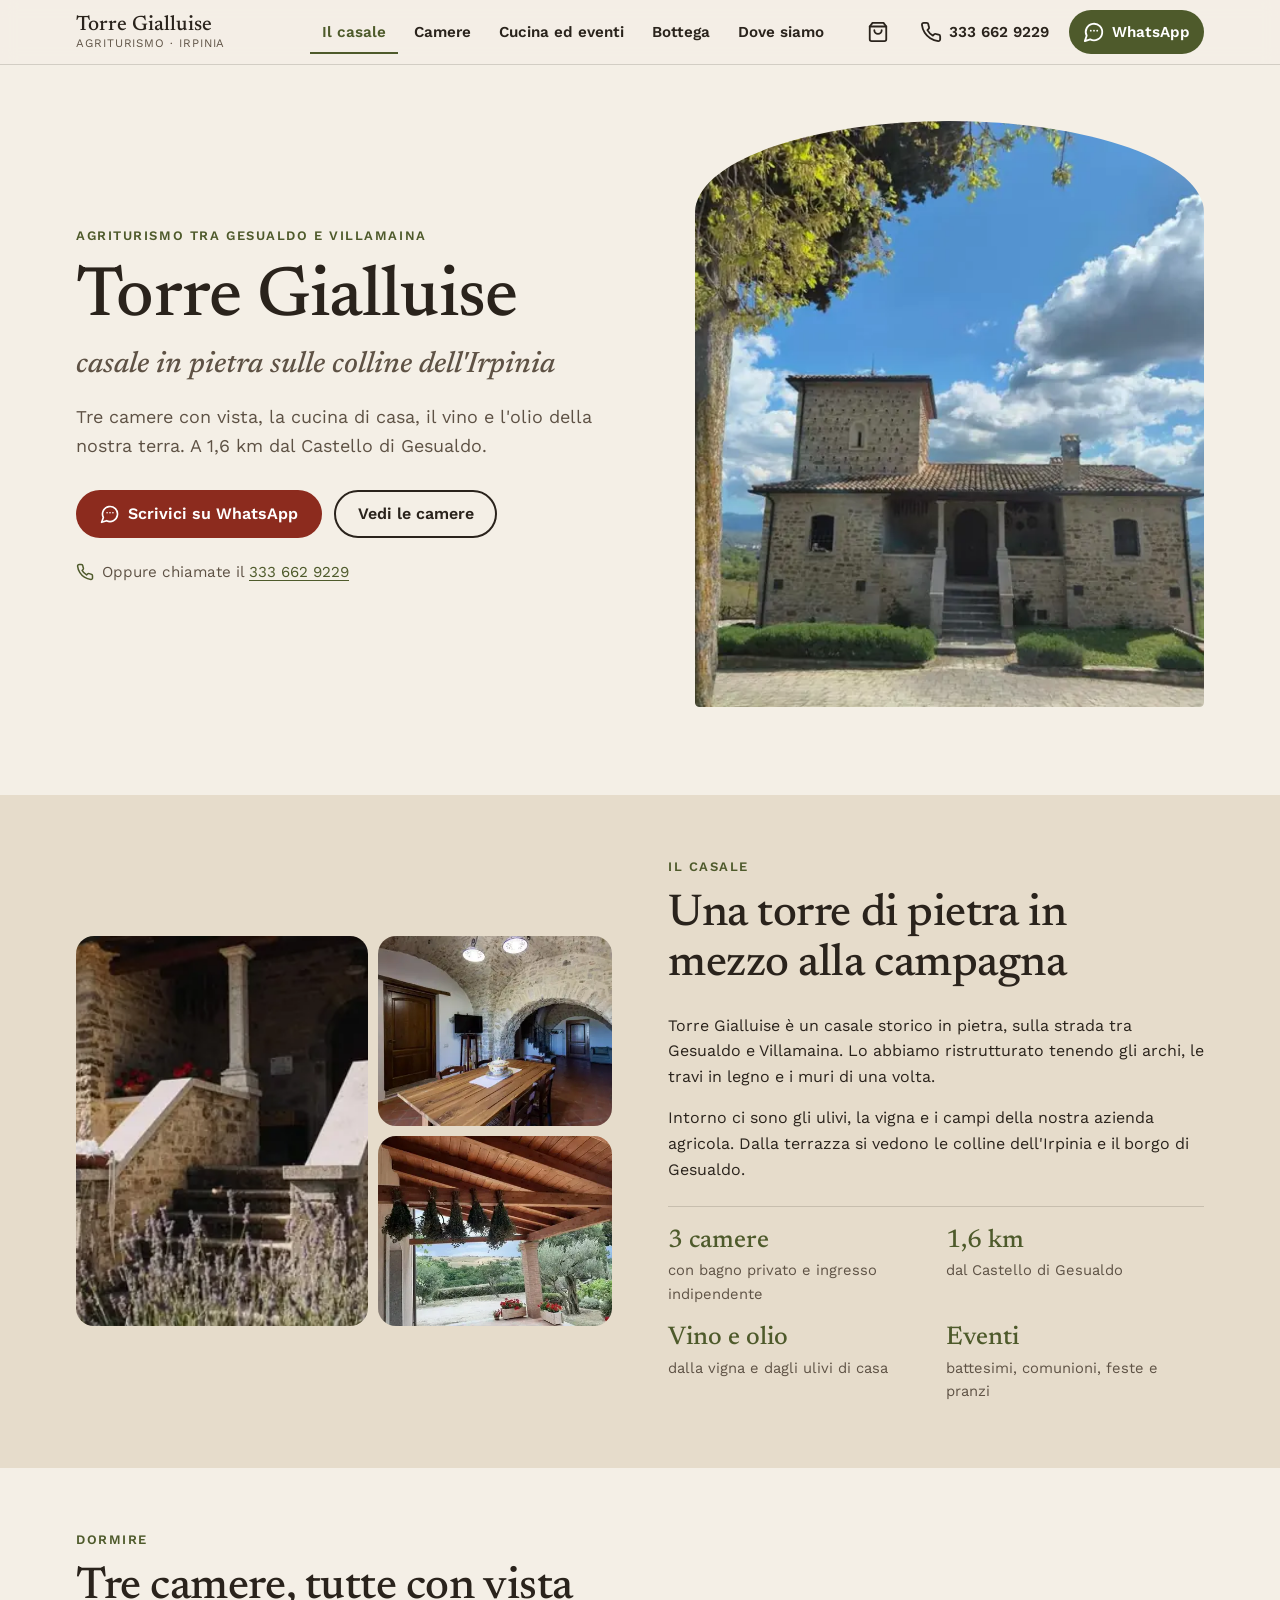
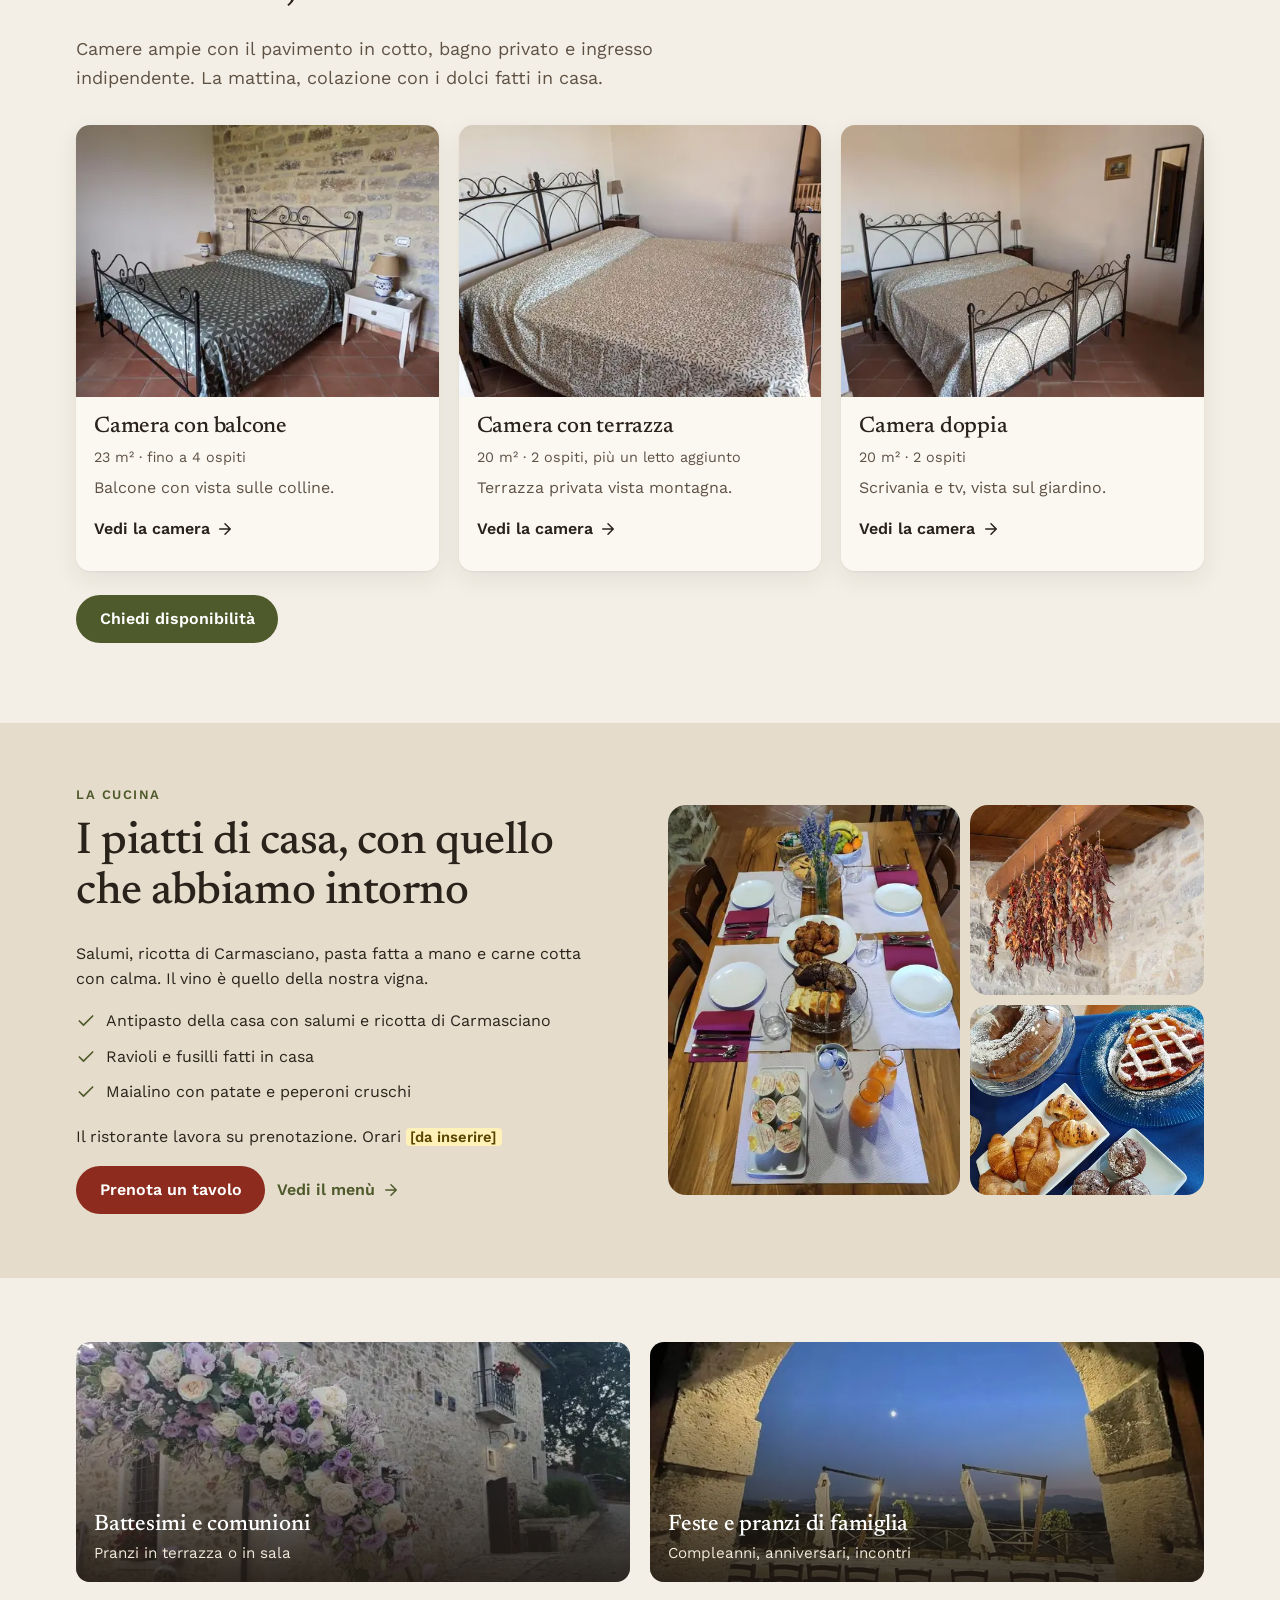
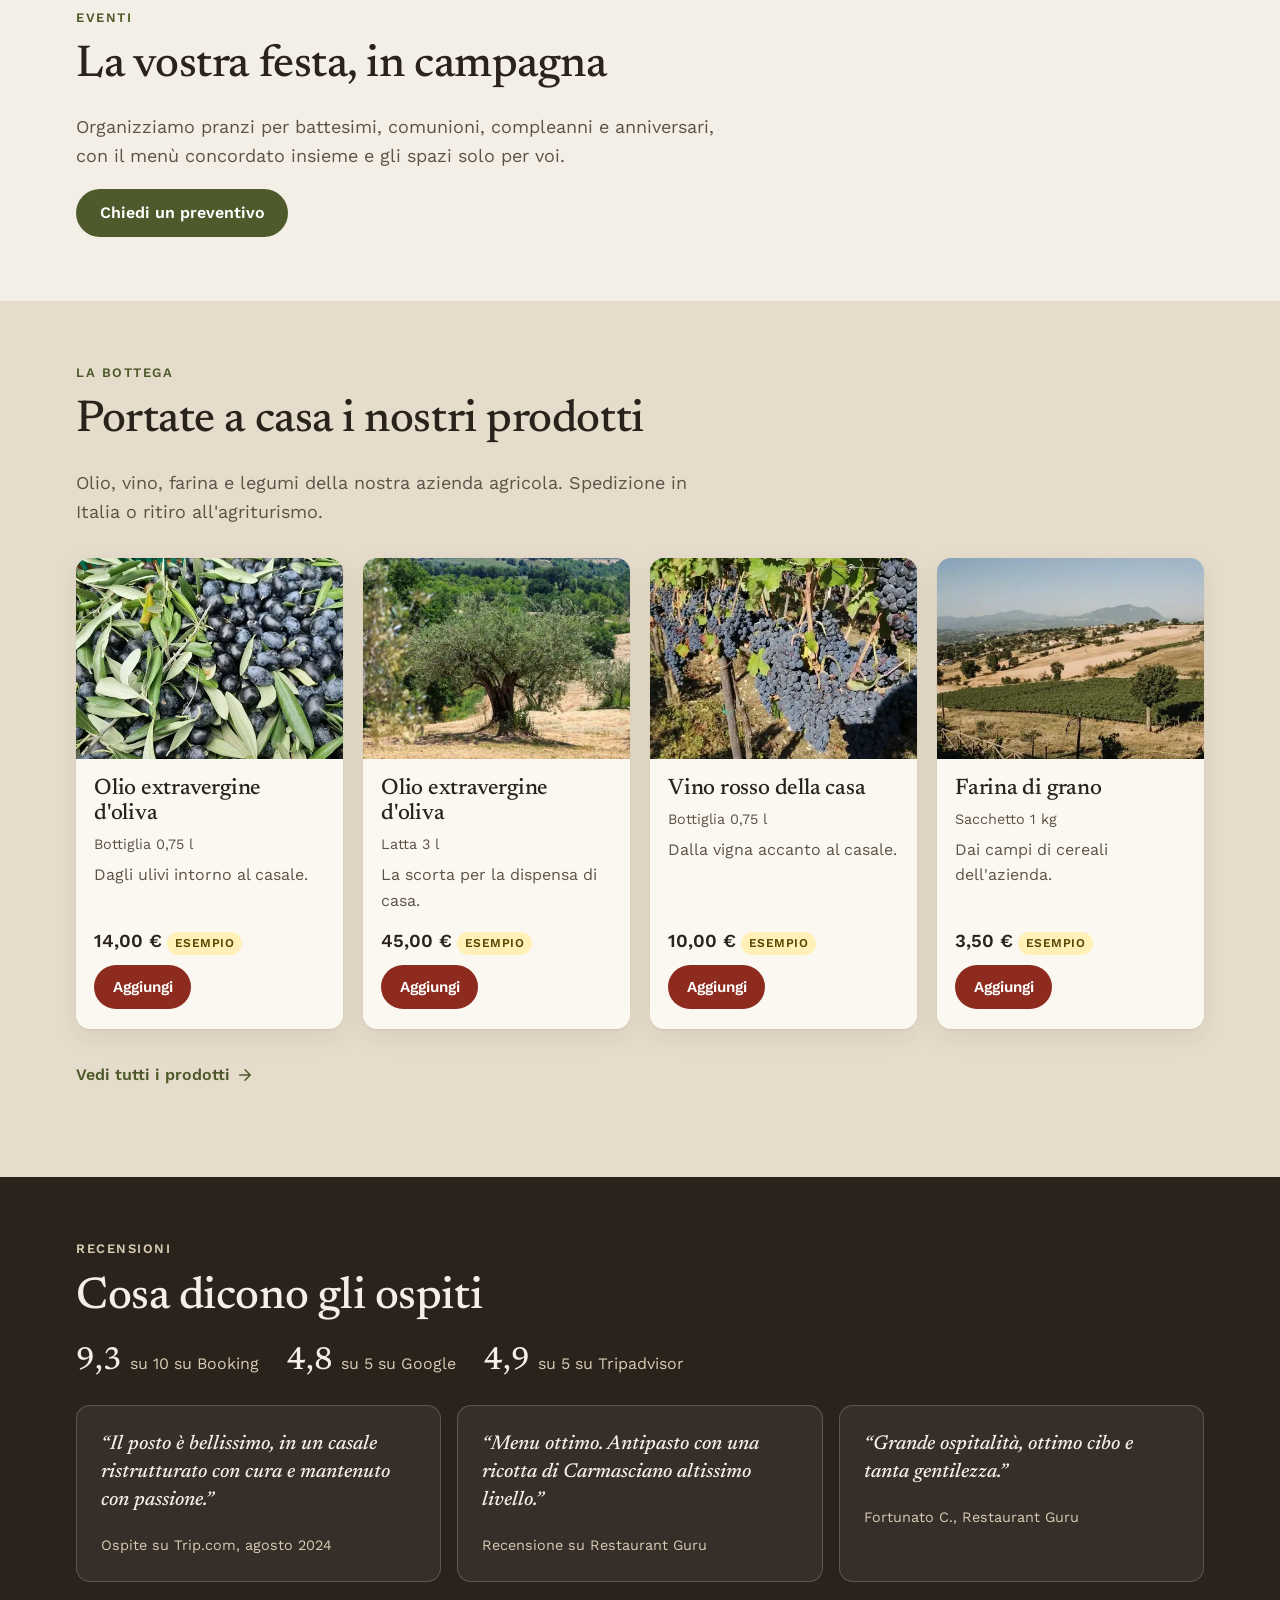
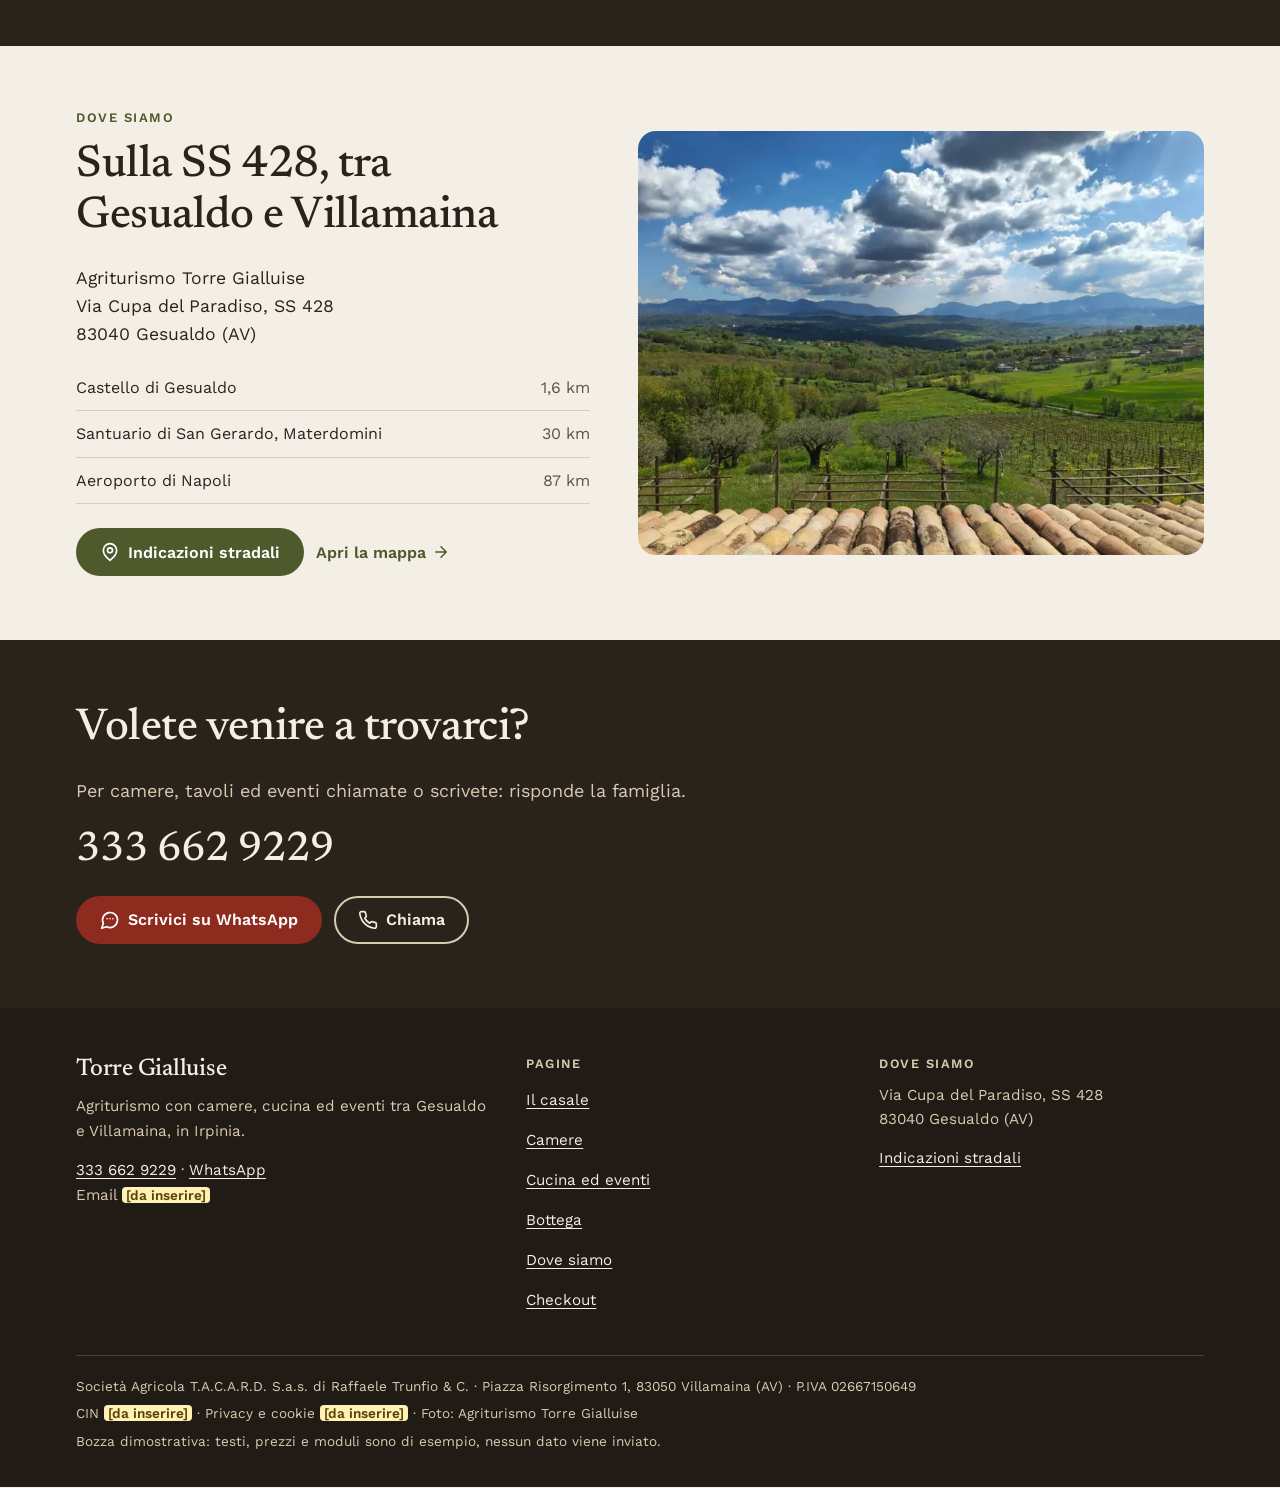
==== index.html @ 3dd32e1e "Bozza sito Agriturismo Torre Gialluise Co-Authored-By: Claude Opus 5.5 <noreply@anthropic.com>" ====
<!doctype html>
<html lang="it">
<head>
<meta charset="utf-8">
<meta name="viewport" content="width=device-width, initial-scale=1">
<title>Agriturismo Torre Gialluise · Camere e cucina tra Gesualdo e Villamaina</title>
<meta name="description" content="Casale in pietra in Irpinia, a 1,6 km dal Castello di Gesualdo: tre camere con vista, cucina di casa, eventi, vino e olio dell'azienda.">
<meta name="theme-color" content="#F4EFE6">
<link rel="canonical" href="https://fraspin02.github.io/tacard-trunfio-bozza/">
<meta property="og:type" content="website">
<meta property="og:locale" content="it_IT">
<meta property="og:site_name" content="Agriturismo Torre Gialluise">
<meta property="og:title" content="Agriturismo Torre Gialluise · Camere e cucina tra Gesualdo e Villamaina">
<meta property="og:description" content="Casale in pietra in Irpinia, a 1,6 km dal Castello di Gesualdo: tre camere con vista, cucina di casa, eventi, vino e olio dell'azienda.">
<meta property="og:url" content="https://fraspin02.github.io/tacard-trunfio-bozza/">
<meta property="og:image" content="https://fraspin02.github.io/tacard-trunfio-bozza/og.jpg">
<meta property="og:image:width" content="1200">
<meta property="og:image:height" content="630">
<meta name="twitter:card" content="summary_large_image">
<link rel="icon" href="favicon.svg" type="image/svg+xml">
<link rel="preload" href="fonts/newsreader-latin-500-normal.woff2" as="font" type="font/woff2" crossorigin>
<link rel="preload" href="fonts/work-sans-latin-400-normal.woff2" as="font" type="font/woff2" crossorigin>
<link rel="preload" as="image" type="image/webp" fetchpriority="high" imagesrcset="img/hero-480.webp 480w, img/hero-800.webp 800w, img/hero-1200.webp 1200w" imagesizes="(min-width:880px) 520px, calc(100vw - 32px)">
<style>@font-face{font-family:"Newsreader";src:url(fonts/newsreader-latin-500-normal.woff2) format("woff2");font-weight:500;font-style:normal;font-display:swap}
@font-face{font-family:"Newsreader";src:url(fonts/newsreader-latin-600-normal.woff2) format("woff2");font-weight:600;font-style:normal;font-display:swap}
@font-face{font-family:"Newsreader";src:url(fonts/newsreader-latin-500-italic.woff2) format("woff2");font-weight:500;font-style:italic;font-display:swap}
@font-face{font-family:"Work Sans";src:url(fonts/work-sans-latin-400-normal.woff2) format("woff2");font-weight:400;font-display:swap}
@font-face{font-family:"Work Sans";src:url(fonts/work-sans-latin-600-normal.woff2) format("woff2");font-weight:600;font-display:swap}

:root{
  --stone:#F4EFE6;--stone-2:#E6DCCB;--paper:#FBF8F2;
  --ink:#2A231C;--ink-2:#5E5245;--sand:#D9CBB3;
  --olive:#4E5A2B;--olive-d:#3C4620;--crusco:#8C2B1E;
  --line:rgba(42,35,28,.16);
  --serif:"Newsreader",Georgia,"Times New Roman",serif;
  --sans:"Work Sans",system-ui,-apple-system,"Segoe UI",Roboto,sans-serif;
  --r:14px;--r-img:18px;
  --wrap:1160px;--gut:16px;
  --sh:0 1px 2px rgba(42,35,28,.06),0 8px 24px rgba(42,35,28,.08);
}
*,*::before,*::after{box-sizing:border-box}
html{-webkit-text-size-adjust:100%;scroll-padding-top:80px}
body{margin:0;background:var(--stone);color:var(--ink);font:400 1rem/1.6 var(--sans);overflow-x:hidden}
img{display:block;max-width:100%;height:auto}
a,button,input,select,textarea,label{touch-action:manipulation;-webkit-tap-highlight-color:rgba(78,90,43,.15)}
a{color:var(--olive);text-underline-offset:3px}
a:hover{color:var(--olive-d)}
h1,h2,h3{font-family:var(--serif);font-weight:500;line-height:1.12;margin:0 0 .5em;letter-spacing:-.01em;text-wrap:balance}
h1{font-size:clamp(2.5rem,9vw,4.4rem)}
h2{font-size:clamp(1.85rem,5.4vw,2.8rem)}
h3{font-size:1.4rem}
p{margin:0 0 1em}
.lead{font-size:1.125rem;color:var(--ink-2);max-width:38em}
.eyebrow{display:block;font:600 .8125rem/1.3 var(--sans);letter-spacing:.12em;text-transform:uppercase;color:var(--olive);margin-bottom:.9rem}
em.it,.it{font-style:italic}
.wrap{width:100%;max-width:var(--wrap);margin:0 auto;padding:0 var(--gut)}
.sec{padding:64px 0}
.sec--alt{background:var(--stone-2)}
.sec--dark{background:var(--ink);color:var(--stone)}
.sec--dark .eyebrow{color:var(--sand)}
.sec--dark .lead,.sec--dark p{color:var(--sand)}
.sec-head{max-width:40em;margin-bottom:32px}
.ph{background:var(--stone-2)}
.visually-hidden{position:absolute!important;width:1px;height:1px;overflow:hidden;clip:rect(0 0 0 0);white-space:nowrap}
.skip{position:absolute;left:8px;top:-60px;background:var(--ink);color:#fff;padding:10px 16px;border-radius:8px;z-index:100}
.skip:focus{top:8px}
:focus-visible{outline:3px solid var(--olive);outline-offset:3px}
.todo{background:#FFF1B8;color:#5A4500;padding:0 .3em;border-radius:4px;font-weight:600;font-size:.92em;white-space:nowrap}

/* buttons */
.btn{display:inline-flex;align-items:center;justify-content:center;gap:.55em;min-height:48px;padding:.75em 1.35em;border-radius:999px;border:2px solid transparent;font:600 1rem/1.1 var(--sans);text-decoration:none;cursor:pointer;transition:background-color .2s,color .2s,border-color .2s,transform .15s}
.btn svg{width:20px;height:20px;flex:none}
.btn:active{transform:translateY(1px)}
.btn--main{background:var(--crusco);color:#fff}
.btn--main:hover{background:#74231A;color:#fff}
.btn--line{border-color:var(--ink);color:var(--ink);background:transparent}
.btn--line:hover{background:var(--ink);color:var(--stone)}
.btn--olive{background:var(--olive);color:#fff}
.btn--olive:hover{background:var(--olive-d);color:#fff}
.sec--dark .btn--line{border-color:var(--sand);color:var(--stone)}
.sec--dark .btn--line:hover{background:var(--stone);color:var(--ink)}
.btn-row{display:flex;flex-wrap:wrap;gap:12px}
.link-arrow{display:inline-flex;align-items:center;gap:.4em;font-weight:600;text-decoration:none;min-height:44px}
.link-arrow svg{width:18px;height:18px;transition:transform .2s}
.link-arrow:hover svg{transform:translateX(3px)}
svg.i{fill:none;stroke:currentColor;stroke-width:2;stroke-linecap:round;stroke-linejoin:round}

/* header */
.hdr{position:sticky;top:0;z-index:50;background:rgba(244,239,230,.94);backdrop-filter:saturate(1.4) blur(8px);-webkit-backdrop-filter:saturate(1.4) blur(8px);border-bottom:1px solid var(--line)}
.hdr__in{display:flex;align-items:center;gap:8px;min-height:64px}
.brand{display:flex;flex-direction:column;text-decoration:none;color:var(--ink);margin-right:auto;line-height:1.05;min-width:0}
.brand b{font:500 1.3rem/1.05 var(--serif);white-space:nowrap}
.brand small{font-size:.72rem;letter-spacing:.08em;text-transform:uppercase;color:var(--ink-2);white-space:nowrap}
.nav{display:none}
.ico-btn{position:relative;display:inline-flex;align-items:center;justify-content:center;gap:.45em;min-width:44px;height:44px;padding:0 10px;border-radius:999px;border:0;background:transparent;color:var(--ink);text-decoration:none;font:600 .95rem var(--sans);cursor:pointer}
.ico-btn svg{width:22px;height:22px}
.ico-btn:hover{background:var(--stone-2);color:var(--ink)}
.ico-btn .lbl{display:none}
.ico-btn--wa{background:var(--olive);color:#fff}
.ico-btn--wa:hover{background:var(--olive-d);color:#fff}
.badge{position:absolute;top:2px;right:0;min-width:20px;height:20px;padding:0 5px;border-radius:999px;background:var(--crusco);color:#fff;font:600 .75rem/20px var(--sans);text-align:center}
.badge[hidden]{display:none}
.mnav{position:fixed;inset:64px 0 auto 0;background:var(--stone);border-bottom:1px solid var(--line);padding:8px var(--gut) 20px;box-shadow:var(--sh)}
.mnav[hidden]{display:none}
.mnav a{display:flex;align-items:center;min-height:52px;border-bottom:1px solid var(--line);color:var(--ink);text-decoration:none;font:500 1.3rem var(--serif)}
.mnav a[aria-current="page"]{color:var(--olive)}
.mnav .btn-row{margin-top:16px}
@media (min-width:420px){.ico-btn--wa .lbl{display:inline}.ico-btn--wa{padding:0 14px}}
@media (min-width:1000px){
  .nav{display:flex;gap:4px;margin-right:12px}
  .nav a{padding:10px 12px;border-radius:999px;color:var(--ink);text-decoration:none;font-weight:600;font-size:.95rem}
  .nav a:hover{background:var(--stone-2)}
  .nav a[aria-current="page"]{color:var(--olive);box-shadow:inset 0 -2px 0 var(--olive);border-radius:0}
  .menu-btn{display:none}
  .ico-btn--tel .lbl{display:inline}
  .ico-btn--tel{padding:0 12px}
}

/* hero */
.hero{padding:28px 0 56px}
.hero__grid{display:grid;gap:28px}
.hero h1{margin-bottom:.3em}
.hero h1 .it{display:block;font-size:.42em;color:var(--ink-2);margin-top:.35em;letter-spacing:0}
.hero .lead{margin-bottom:1.6em}
.arch{border-radius:999px 999px var(--r-img) var(--r-img)/360px 360px var(--r-img) var(--r-img);overflow:hidden}
.hero__img{aspect-ratio:4/4.4;width:100%;object-fit:cover}
.hero__note{display:flex;align-items:center;gap:8px;margin-top:22px;color:var(--ink-2);font-size:.95rem}
.hero__note svg{width:18px;height:18px;flex:none;color:var(--olive)}
@media (min-width:880px){
  .hero{padding:56px 0 88px}
  .hero__grid{grid-template-columns:1.05fr .95fr;align-items:center;gap:56px}
  .hero__img{aspect-ratio:4/4.6}
}

/* page head */
.phead{padding:40px 0 28px}
.phead h1{font-size:clamp(2.2rem,7vw,3.6rem)}
.crumbs{font-size:.9rem;color:var(--ink-2);margin-bottom:10px}
.crumbs a{color:var(--ink-2)}

/* split media/text */
.split{display:grid;gap:28px;align-items:center}
@media (min-width:880px){.split{grid-template-columns:1fr 1fr;gap:56px}.split--rev>:first-child{order:2}}
.rimg{border-radius:var(--r-img);overflow:hidden}
.rimg img{width:100%;height:100%;object-fit:cover}
.mosaic{display:grid;grid-template-columns:1.25fr 1fr;grid-template-rows:auto auto;gap:10px}
.mosaic .rimg:first-child{grid-row:span 2}
.mosaic img{aspect-ratio:3/4}
.mosaic .rimg:not(:first-child) img{aspect-ratio:4/3.1}
.facts{display:grid;grid-template-columns:1fr 1fr;gap:18px 20px;margin:24px 0 0;padding:20px 0 0;border-top:1px solid var(--line)}
.facts dt{font:500 1.6rem/1.1 var(--serif);color:var(--olive)}
.facts dd{margin:4px 0 0;font-size:.92rem;color:var(--ink-2)}

/* cards */
.grid{display:grid;gap:20px}
@media (min-width:640px){.grid--2{grid-template-columns:1fr 1fr}.grid--3{grid-template-columns:1fr 1fr}.grid--4{grid-template-columns:1fr 1fr}}
@media (min-width:960px){.grid--3{grid-template-columns:repeat(3,1fr)}.grid--4{grid-template-columns:repeat(4,1fr)}}
.card{display:flex;flex-direction:column;background:var(--paper);border-radius:var(--r);overflow:hidden;box-shadow:var(--sh);color:var(--ink)}
.card__img{aspect-ratio:4/3;object-fit:cover;width:100%}
.card__body{display:flex;flex-direction:column;gap:6px;padding:18px 18px 20px;flex:1}
.card__body h3{margin:0}
.card__body p{margin:0;color:var(--ink-2)}
.card__meta{font-size:.9rem;color:var(--ink-2)}
.card__foot{margin-top:auto;padding-top:10px;display:flex;align-items:center;justify-content:space-between;gap:10px;flex-wrap:wrap}
a.card{text-decoration:none}
a.card:hover h3{color:var(--olive)}
.tile{position:relative;display:block;border-radius:var(--r);overflow:hidden;color:#fff;text-decoration:none;min-height:240px}
.tile img{position:absolute;inset:0;width:100%;height:100%;object-fit:cover;transition:transform .5s}
.tile::after{content:"";position:absolute;inset:0;background:linear-gradient(to top,rgba(30,24,18,.86) 0%,rgba(30,24,18,.35) 48%,rgba(30,24,18,0) 75%)}
.tile__t{position:absolute;left:18px;right:18px;bottom:16px;z-index:1}
.tile__t h3{margin:0 0 2px;color:#fff}
.tile__t span{font-size:.95rem;color:#F1E9DA}
.tile:hover{color:#fff}
.tile:hover img{transform:scale(1.03)}

/* lists */
.ticks{list-style:none;padding:0;margin:0 0 1.2em;display:grid;gap:10px}
.ticks li{display:flex;gap:10px;align-items:flex-start}
.ticks svg{width:20px;height:20px;flex:none;margin-top:3px;color:var(--olive)}
.sec--dark .ticks svg{color:var(--sand)}
.chips{display:flex;flex-wrap:wrap;gap:8px;list-style:none;padding:0;margin:0 0 20px}
.chips li{padding:6px 12px;border:1px solid var(--line);border-radius:999px;font-size:.92rem;background:var(--paper)}

/* dishes */
.dishes{list-style:none;padding:0;margin:0}
.dishes li{display:flex;justify-content:space-between;gap:16px;padding:14px 0;border-bottom:1px dashed var(--line)}
.dishes b{font:500 1.15rem/1.3 var(--serif)}
.dishes small{display:block;color:var(--ink-2);font-size:.92rem}
.dishes .pr{white-space:nowrap;align-self:flex-start;padding-top:2px}

/* quotes */
.quotes{display:grid;gap:16px}
@media (min-width:880px){.quotes{grid-template-columns:repeat(3,1fr)}}
.quote{margin:0;padding:24px;border-radius:var(--r);background:rgba(244,239,230,.06);border:1px solid rgba(217,203,179,.25)}
.quote p{font:italic 500 1.25rem/1.4 var(--serif);color:var(--stone)!important}
.quote footer{font-size:.9rem;color:var(--sand)}
.scores{display:flex;flex-wrap:wrap;gap:12px 28px;margin:0 0 28px;padding:0;list-style:none}
.scores li{display:flex;align-items:baseline;gap:8px;color:var(--sand)}
.scores b{font:500 2rem var(--serif);color:var(--stone)}

/* where */
.where{display:grid;gap:24px}
@media (min-width:880px){.where{grid-template-columns:1fr 1.1fr;gap:48px;align-items:center}}
.addr{font-style:normal;font-size:1.1rem;margin-bottom:16px}
.dist{list-style:none;padding:0;margin:0 0 24px}
.dist li{display:flex;justify-content:space-between;gap:12px;padding:10px 0;border-bottom:1px solid var(--line)}
.dist span:last-child{color:var(--ink-2);white-space:nowrap}

/* cta band */
.cta{text-align:left}
.cta .tel-big{display:inline-block;font:500 clamp(1.8rem,7vw,2.6rem)/1.1 var(--serif);color:var(--stone);text-decoration:none;margin:4px 0 22px}
.cta .tel-big:hover{color:#fff;text-decoration:underline}

/* rooms page */
.room{display:grid;gap:22px;padding:36px 0;border-top:1px solid var(--line)}
.room:first-of-type{border-top:0;padding-top:8px}
@media (min-width:880px){.room{grid-template-columns:1.1fr 1fr;gap:48px;align-items:center}}
.room__img{aspect-ratio:4/3;width:100%;object-fit:cover}
.room__spec{display:flex;flex-wrap:wrap;gap:8px 18px;margin:0 0 14px;padding:0;list-style:none;color:var(--ink-2);font-size:.95rem}
.room__price{font:500 1.3rem var(--serif);margin:6px 0 16px}
.info{display:grid;gap:14px}
@media (min-width:640px){.info{grid-template-columns:1fr 1fr}}
.info div{background:var(--paper);border-radius:var(--r);padding:16px 18px}
.info dt{font-weight:600}
.info dd{margin:2px 0 0;color:var(--ink-2)}

/* forms */
.form{background:var(--paper);border-radius:var(--r);padding:22px 18px;box-shadow:var(--sh)}
@media (min-width:640px){.form{padding:32px}}
.fgrid{display:grid;gap:16px}
@media (min-width:640px){.fgrid{grid-template-columns:1fr 1fr}.fgrid .full{grid-column:1/-1}}
.field label,.field legend{display:block;font-weight:600;margin-bottom:6px;font-size:.95rem}
.field .opt{font-weight:400;color:var(--ink-2)}
.field input,.field select,.field textarea{width:100%;min-height:48px;padding:10px 12px;border:1.5px solid #9A8B78;border-radius:10px;background:#fff;color:var(--ink);font:400 1rem var(--sans)}
.field textarea{min-height:110px;resize:vertical}
.field input:focus,.field select:focus,.field textarea:focus{border-color:var(--olive);outline:2px solid var(--olive);outline-offset:1px}
.field [aria-invalid="true"]{border-color:var(--crusco)}
.err{display:flex;gap:6px;align-items:center;color:var(--crusco);font-size:.9rem;margin-top:6px;font-weight:600}
.err[hidden]{display:none}
.help{font-size:.9rem;color:var(--ink-2);margin:4px 0 0}
fieldset{border:0;padding:0;margin:0;min-width:0}
.radio{display:flex;align-items:center;gap:10px;min-height:48px;padding:10px 14px;border:1.5px solid var(--line);border-radius:10px;background:#fff;cursor:pointer;margin-bottom:8px}
.radio input{width:20px;height:20px;accent-color:var(--olive);margin:0}
.radio:has(input:checked){border-color:var(--olive);background:#F3F4EA}
.done{border-radius:var(--r);background:#EEF0E2;border:1px solid #C9CFAE;padding:20px}
.done[hidden]{display:none}
.done h3{display:flex;align-items:center;gap:8px}
.done h3 svg{width:24px;height:24px;color:var(--olive)}
.demo-note{font-size:.88rem;color:var(--ink-2);margin:12px 0 0}

/* shop */
.price{font:600 1.15rem var(--sans)}
.price-tag{display:inline-block;font-size:.75rem;font-weight:600;letter-spacing:.04em;text-transform:uppercase;color:#5A4500;background:#FFF1B8;padding:2px 8px;border-radius:999px}
.noimg{display:flex;align-items:center;justify-content:center;text-align:center;aspect-ratio:4/3;background:repeating-linear-gradient(135deg,var(--stone-2) 0 12px,#DDD1BD 12px 24px);color:var(--ink-2);font-weight:600;padding:16px}
.add{min-height:44px;padding:.6em 1.1em;font-size:.95rem}
.add[data-added]{background:var(--olive)}
.pd{display:grid;gap:28px}
@media (min-width:880px){.pd{grid-template-columns:1fr 1fr;gap:56px;align-items:start}}
.pd__img{aspect-ratio:1/1;width:100%;object-fit:cover}
.pd .noimg{aspect-ratio:1/1;border-radius:var(--r-img)}
.qty{display:inline-flex;align-items:center;border:1.5px solid #9A8B78;border-radius:999px;background:#fff}
.qty button{width:44px;height:44px;border:0;background:transparent;font-size:1.3rem;cursor:pointer;color:var(--ink);border-radius:999px}
.qty button:hover{background:var(--stone-2)}
.qty input{width:44px;height:44px;border:0;text-align:center;font:600 1rem var(--sans);background:transparent;color:var(--ink);-moz-appearance:textfield}
.qty input::-webkit-inner-spin-button{-webkit-appearance:none}
.buy{display:flex;flex-wrap:wrap;gap:12px;align-items:center;margin:18px 0}

/* drawer */
.drawer{position:fixed;inset:0;z-index:80;display:flex;justify-content:flex-end}
.drawer[hidden]{display:none}
.drawer__bg{position:absolute;inset:0;background:rgba(30,24,18,.5);border:0;padding:0;cursor:pointer}
.drawer__panel{position:relative;width:min(420px,100%);height:100%;background:var(--stone);display:flex;flex-direction:column;box-shadow:-8px 0 30px rgba(0,0,0,.2);animation:slide .25s ease-out}
@keyframes slide{from{transform:translateX(30px);opacity:0}}
.drawer__hd{display:flex;align-items:center;justify-content:space-between;padding:12px 12px 12px 20px;border-bottom:1px solid var(--line)}
.drawer__hd h2{font-size:1.5rem;margin:0}
.drawer__list{flex:1;overflow:auto;overscroll-behavior:contain;padding:8px 20px;list-style:none;margin:0}
.line{display:grid;grid-template-columns:64px 1fr auto;gap:12px;align-items:center;padding:14px 0;border-bottom:1px solid var(--line)}
.line img,.line .noimg{width:64px;height:64px;border-radius:10px;object-fit:cover;aspect-ratio:1;padding:0;font-size:0}
.line b{display:block;font-weight:600;line-height:1.3}
.line small{color:var(--ink-2)}
.line .qty{margin-top:6px}
.line .qty button,.line .qty input{width:36px;height:36px}
.rm{background:none;border:0;color:var(--ink-2);text-decoration:underline;cursor:pointer;font:400 .9rem var(--sans);min-height:44px;padding:0 4px}
.drawer__ft{padding:16px 20px 20px;border-top:1px solid var(--line);background:var(--paper)}
.row{display:flex;justify-content:space-between;gap:12px;margin-bottom:6px}
.row--tot{font-weight:600;font-size:1.1rem;margin-top:8px}
.drawer__ft .btn{width:100%;margin-top:12px}
.empty{padding:40px 0;text-align:center;color:var(--ink-2)}
.empty[hidden]{display:none}

/* checkout */
.co{display:grid;gap:24px}
@media (min-width:960px){.co{grid-template-columns:1.4fr 1fr;gap:40px;align-items:start}.co aside{position:sticky;top:88px}}
.co fieldset{margin-bottom:28px}
.co legend{font:500 1.45rem var(--serif);margin-bottom:14px;display:flex;align-items:center;gap:10px}
.co legend span{display:inline-flex;align-items:center;justify-content:center;width:30px;height:30px;border-radius:50%;background:var(--olive);color:#fff;font:600 .95rem var(--sans)}
.sum{background:var(--paper);border-radius:var(--r);padding:20px;box-shadow:var(--sh)}
.sum ul{list-style:none;margin:0 0 12px;padding:0}
.sum li{display:flex;justify-content:space-between;gap:12px;padding:8px 0;border-bottom:1px solid var(--line);font-size:.95rem}

/* footer */
.ftr{background:#211B15;color:var(--sand);padding:48px 0 28px;font-size:.95rem}
.ftr a{color:var(--stone)}
.ftr__grid{display:grid;gap:28px}
@media (min-width:880px){.ftr__grid{grid-template-columns:1.3fr 1fr 1fr}}
.ftr h2{font-size:1.5rem;color:var(--stone)}
.ftr h3{font:600 .8rem var(--sans);letter-spacing:.12em;text-transform:uppercase;color:var(--sand);margin-bottom:12px}
.ftr ul{list-style:none;padding:0;margin:0}
.ftr li{margin-bottom:4px}
.ftr li a{display:inline-flex;min-height:36px;align-items:center}
.ftr__legal{margin-top:32px;padding-top:20px;border-top:1px solid rgba(217,203,179,.2);font-size:.85rem}
.ftr__legal p{margin:0 0 6px}
.ftr .todo{font-size:.85rem}

@media (prefers-reduced-motion:reduce){*,*::before,*::after{animation:none!important;transition:none!important;scroll-behavior:auto!important}}
</style>
</head>
<body>
<svg width="0" height="0" style="position:absolute" aria-hidden="true"><symbol id="i-phone" viewBox="0 0 24 24"><path d="M22 16.92v3a2 2 0 0 1-2.18 2 19.79 19.79 0 0 1-8.63-3.07 19.5 19.5 0 0 1-6-6 19.79 19.79 0 0 1-3.07-8.67A2 2 0 0 1 4.11 2h3a2 2 0 0 1 2 1.72c.13.96.36 1.9.7 2.81a2 2 0 0 1-.45 2.11L8.09 9.91a16 16 0 0 0 6 6l1.27-1.27a2 2 0 0 1 2.11-.45c.91.34 1.85.57 2.81.7A2 2 0 0 1 22 16.92z"/></symbol><symbol id="i-chat" viewBox="0 0 24 24"><path d="M7.9 20A9 9 0 1 0 4 16.1L2 22Z"/><path d="M8.5 10.5h.01M12 10.5h.01M15.5 10.5h.01"/></symbol><symbol id="i-bag" viewBox="0 0 24 24"><path d="M6 2 3 6v14a2 2 0 0 0 2 2h14a2 2 0 0 0 2-2V6l-3-4Z"/><path d="M3 6h18"/><path d="M16 10a4 4 0 0 1-8 0"/></symbol><symbol id="i-menu" viewBox="0 0 24 24"><path d="M4 6h16M4 12h16M4 18h16"/></symbol><symbol id="i-x" viewBox="0 0 24 24"><path d="M18 6 6 18M6 6l12 12"/></symbol><symbol id="i-pin" viewBox="0 0 24 24"><path d="M20 10c0 6-8 12-8 12s-8-6-8-12a8 8 0 0 1 16 0Z"/><circle cx="12" cy="10" r="3"/></symbol><symbol id="i-arrow" viewBox="0 0 24 24"><path d="M5 12h14M12 5l7 7-7 7"/></symbol><symbol id="i-check" viewBox="0 0 24 24"><path d="M20 6 9 17l-5-5"/></symbol><symbol id="i-alert" viewBox="0 0 24 24"><circle cx="12" cy="12" r="10"/><path d="M12 8v4M12 16h.01"/></symbol></svg>
<a class="skip" href="#main">Vai al contenuto</a>
<header class="hdr">
 <div class="wrap hdr__in">
  <a class="brand" href="index.html" translate="no"><b>Torre Gialluise</b><small>Agriturismo · Irpinia</small></a>
  <nav class="nav" aria-label="Principale"><a href="index.html" aria-current="page">Il casale</a><a href="camere.html">Camere</a><a href="cucina-eventi.html">Cucina ed eventi</a><a href="bottega.html">Bottega</a><a href="index.html#dove">Dove siamo</a></nav>
  <button class="ico-btn cart-btn" type="button" aria-label="Carrello, vuoto" aria-controls="cart"><svg class="i" aria-hidden="true"><use href="#i-bag"/></svg><span class="badge" hidden>0</span></button>
  <a class="ico-btn ico-btn--tel" href="tel:+393336629229" aria-label="Chiama il 333 662 9229"><svg class="i" aria-hidden="true"><use href="#i-phone"/></svg><span class="lbl">333 662 9229</span></a>
  <a class="ico-btn ico-btn--wa" href="https://wa.me/393336629229?text=Buongiorno%2C%20vorrei%20avere%20informazioni%20sull%27agriturismo." aria-label="WhatsApp, scriveteci"><svg class="i" aria-hidden="true"><use href="#i-chat"/></svg><span class="lbl">WhatsApp</span></a>
  <button class="ico-btn menu-btn" type="button" aria-expanded="false" aria-controls="mnav" aria-label="Apri menu"><svg class="i" aria-hidden="true"><use href="#i-menu"/></svg></button>
 </div>
 <nav id="mnav" class="mnav" aria-label="Menu" hidden><a href="index.html" aria-current="page">Il casale</a><a href="camere.html">Camere</a><a href="cucina-eventi.html">Cucina ed eventi</a><a href="bottega.html">Bottega</a><a href="index.html#dove">Dove siamo</a>
  <div class="btn-row"><a class="btn btn--line" href="tel:+393336629229"><svg class="i" aria-hidden="true"><use href="#i-phone"/></svg> Chiama</a><a class="btn btn--olive" href="https://wa.me/393336629229"><svg class="i" aria-hidden="true"><use href="#i-chat"/></svg> WhatsApp</a></div>
 </nav>
</header>
<main id="main">
<section class="hero">
 <div class="wrap hero__grid">
  <div>
   <span class="eyebrow">Agriturismo tra Gesualdo e Villamaina</span>
   <h1>Torre Gialluise <span class="it">casale in pietra sulle colline dell'Irpinia</span></h1>
   <p class="lead">Tre camere con vista, la cucina di casa, il vino e l'olio della nostra terra. A 1,6 km dal Castello di Gesualdo.</p>
   <div class="btn-row">
    <a class="btn btn--main" href="https://wa.me/393336629229?text=Buongiorno%2C%20vorrei%20sapere%20se%20avete%20camere%20libere%20per%20queste%20date%3A%20"><svg class="i" aria-hidden="true"><use href="#i-chat"/></svg> Scrivici su WhatsApp</a>
    <a class="btn btn--line" href="camere.html">Vedi le camere</a>
   </div>
   <p class="hero__note"><svg class="i" aria-hidden="true"><use href="#i-phone"/></svg> <span>Oppure chiamate il <a href="tel:+393336629229">333 662 9229</a></span></p>
  </div>
  <div class="arch"><img class="hero__img" src="img/hero-800.webp" srcset="img/hero-480.webp 480w, img/hero-800.webp 800w, img/hero-1200.webp 1200w" sizes="(min-width:880px) 520px, calc(100vw - 32px)" width="1200" height="900" alt="Il casale-torre in pietra di Torre Gialluise tra gli ulivi, sotto un cielo con nuvole" fetchpriority="high" decoding="async"></div>
 </div>
</section>

<section class="sec sec--alt" id="casale" aria-labelledby="casale-t">
 <div class="wrap split">
  <div class="mosaic">
   <div class="rimg"><img src="img/scala-800.webp" srcset="img/scala-480.webp 480w, img/scala-800.webp 800w, img/scala-1081.webp 1081w" sizes="(min-width:880px) 300px, 55vw" width="1081" height="720" alt="Scala esterna in pietra del casale con lavanda in fiore" loading="lazy" decoding="async"></div>
   <div class="rimg"><img src="img/sala-800.webp" srcset="img/sala-480.webp 480w, img/sala-800.webp 800w, img/sala-1200.webp 1200w" sizes="(min-width:880px) 240px, 45vw" width="1280" height="900" alt="Sala da pranzo con archi in pietra e tavolo in legno" loading="lazy" decoding="async"></div>
   <div class="rimg"><img src="img/pergolato-800.webp" srcset="img/pergolato-480.webp 480w, img/pergolato-800.webp 800w, img/pergolato-1080.webp 1080w" sizes="(min-width:880px) 240px, 45vw" width="1080" height="810" alt="Pergolato in legno con peperoni appesi e vista sulla campagna" loading="lazy" decoding="async"></div>
  </div>
  <div>
   <span class="eyebrow">Il casale</span>
   <h2 id="casale-t">Una torre di pietra in mezzo alla campagna</h2>
   <p>Torre Gialluise è un casale storico in pietra, sulla strada tra Gesualdo e Villamaina. Lo abbiamo ristrutturato tenendo gli archi, le travi in legno e i muri di una volta.</p>
   <p>Intorno ci sono gli ulivi, la vigna e i campi della nostra azienda agricola. Dalla terrazza si vedono le colline dell'Irpinia e il borgo di Gesualdo.</p>
   <dl class="facts">
    <div><dt>3 camere</dt><dd>con bagno privato e ingresso indipendente</dd></div>
    <div><dt>1,6 km</dt><dd>dal Castello di Gesualdo</dd></div>
    <div><dt>Vino e olio</dt><dd>dalla vigna e dagli ulivi di casa</dd></div>
    <div><dt>Eventi</dt><dd>battesimi, comunioni, feste e pranzi</dd></div>
   </dl>
  </div>
 </div>
</section>

<section class="sec" aria-labelledby="camere-t">
 <div class="wrap">
  <div class="sec-head"><span class="eyebrow">Dormire</span><h2 id="camere-t">Tre camere, tutte con vista</h2>
  <p class="lead">Camere ampie con il pavimento in cotto, bagno privato e ingresso indipendente. La mattina, colazione con i dolci fatti in casa.</p></div>
  <div class="grid grid--3"><a class="card" href="camere.html#balcone">
 <img class="card__img" src="img/camera-balcone-800.webp" srcset="img/camera-balcone-480.webp 480w, img/camera-balcone-800.webp 800w, img/camera-balcone-1196.webp 1196w" sizes="(min-width:960px) 360px, (min-width:640px) 45vw, 100vw" width="1196" height="900" alt="Camera con letto matrimoniale in ferro battuto e pavimento in cotto" loading="lazy" decoding="async">
 <div class="card__body"><h3>Camera con balcone</h3><span class="card__meta">23 m² · fino a 4 ospiti</span>
 <p>Balcone con vista sulle colline.</p><span class="link-arrow">Vedi la camera <svg class="i" aria-hidden="true"><use href="#i-arrow"/></svg></span></div></a><a class="card" href="camere.html#terrazza">
 <img class="card__img" src="img/camera-letto-aggiunto-800.webp" srcset="img/camera-letto-aggiunto-480.webp 480w, img/camera-letto-aggiunto-800.webp 800w, img/camera-letto-aggiunto-1196.webp 1196w" sizes="(min-width:960px) 360px, (min-width:640px) 45vw, 100vw" width="1196" height="900" alt="Camera matrimoniale luminosa con copriletto chiaro" loading="lazy" decoding="async">
 <div class="card__body"><h3>Camera con terrazza</h3><span class="card__meta">20 m² · 2 ospiti, più un letto aggiunto</span>
 <p>Terrazza privata vista montagna.</p><span class="link-arrow">Vedi la camera <svg class="i" aria-hidden="true"><use href="#i-arrow"/></svg></span></div></a><a class="card" href="camere.html#doppia">
 <img class="card__img" src="img/camera-doppia-800.webp" srcset="img/camera-doppia-480.webp 480w, img/camera-doppia-800.webp 800w, img/camera-doppia-1196.webp 1196w" sizes="(min-width:960px) 360px, (min-width:640px) 45vw, 100vw" width="1196" height="900" alt="Camera doppia con letto in ferro battuto e specchio" loading="lazy" decoding="async">
 <div class="card__body"><h3>Camera doppia</h3><span class="card__meta">20 m² · 2 ospiti</span>
 <p>Scrivania e tv, vista sul giardino.</p><span class="link-arrow">Vedi la camera <svg class="i" aria-hidden="true"><use href="#i-arrow"/></svg></span></div></a></div>
  <p style="margin-top:24px"><a class="btn btn--olive" href="camere.html#prenota">Chiedi disponibilità</a></p>
 </div>
</section>

<section class="sec sec--alt" aria-labelledby="cucina-t">
 <div class="wrap split split--rev">
  <div class="mosaic">
   <div class="rimg"><img src="img/tavolata-673.webp" srcset="img/tavolata-480.webp 480w, img/tavolata-673.webp 673w" sizes="(min-width:880px) 300px, 55vw" width="673" height="900" alt="Tavola apparecchiata con tovaglia a maioliche, antipasti e vino" loading="lazy" decoding="async"></div>
   <div class="rimg"><img src="img/peperoni-800.webp" srcset="img/peperoni-480.webp 480w, img/peperoni-800.webp 800w, img/peperoni-1200.webp 1200w" sizes="(min-width:880px) 240px, 45vw" width="1280" height="900" alt="Collana di peperoni rossi appesa a un muro in pietra" loading="lazy" decoding="async"></div>
   <div class="rimg"><img src="img/colazione-800.webp" srcset="img/colazione-480.webp 480w, img/colazione-800.webp 800w, img/colazione-1200.webp 1200w" sizes="(min-width:880px) 240px, 45vw" width="1200" height="900" alt="Crostata, cornetti e dolci fatti in casa per la colazione" loading="lazy" decoding="async"></div>
  </div>
  <div>
   <span class="eyebrow">La cucina</span>
   <h2 id="cucina-t">I piatti di casa, con quello che abbiamo intorno</h2>
   <p>Salumi, ricotta di Carmasciano, pasta fatta a mano e carne cotta con calma. Il vino è quello della nostra vigna.</p>
   <ul class="ticks">
    <li><svg class="i" aria-hidden="true"><use href="#i-check"/></svg><span>Antipasto della casa con salumi e ricotta di Carmasciano</span></li>
    <li><svg class="i" aria-hidden="true"><use href="#i-check"/></svg><span>Ravioli e fusilli fatti in casa</span></li>
    <li><svg class="i" aria-hidden="true"><use href="#i-check"/></svg><span>Maialino con patate e peperoni cruschi</span></li>
   </ul>
   <p>Il ristorante lavora su prenotazione. Orari <span class="todo">[da inserire]</span></p>
   <div class="btn-row"><a class="btn btn--main" href="https://wa.me/393336629229?text=Buongiorno%2C%20vorrei%20prenotare%20un%20tavolo%20per%20">Prenota un tavolo</a><a class="link-arrow" href="cucina-eventi.html">Vedi il menù <svg class="i" aria-hidden="true"><use href="#i-arrow"/></svg></a></div>
  </div>
 </div>
</section>

<section class="sec" aria-labelledby="eventi-t">
 <div class="wrap">
  <div class="grid grid--2" style="align-items:stretch">
   <a class="tile" href="cucina-eventi.html#eventi"><img src="img/evento-torta-673.webp" srcset="img/evento-torta-480.webp 480w, img/evento-torta-673.webp 673w" sizes="(min-width:640px) 45vw, 100vw" width="673" height="900" alt="Torta a piani decorata con fiori davanti al casale" loading="lazy" decoding="async"><div class="tile__t"><h3>Battesimi e comunioni</h3><span>Pranzi in terrazza o in sala</span></div></a>
   <a class="tile" href="cucina-eventi.html#eventi"><img src="img/arco-sera-800.webp" srcset="img/arco-sera-480.webp 480w, img/arco-sera-800.webp 800w, img/arco-sera-1080.webp 1080w" sizes="(min-width:640px) 45vw, 100vw" width="1080" height="810" alt="Tavolata sotto un arco in pietra al tramonto" loading="lazy" decoding="async"><div class="tile__t"><h3>Feste e pranzi di famiglia</h3><span>Compleanni, anniversari, incontri</span></div></a>
  </div>
  <div class="sec-head" style="margin:28px 0 0">
   <span class="eyebrow">Eventi</span>
   <h2 id="eventi-t">La vostra festa, in campagna</h2>
   <p class="lead">Organizziamo pranzi per battesimi, comunioni, compleanni e anniversari, con il menù concordato insieme e gli spazi solo per voi.</p>
   <a class="btn btn--olive" href="cucina-eventi.html#preventivo">Chiedi un preventivo</a>
  </div>
 </div>
</section>

<section class="sec sec--alt" aria-labelledby="bottega-t">
 <div class="wrap">
  <div class="sec-head"><span class="eyebrow">La bottega</span><h2 id="bottega-t">Portate a casa i nostri prodotti</h2>
  <p class="lead">Olio, vino, farina e legumi della nostra azienda agricola. Spedizione in Italia o ritiro all'agriturismo.</p></div>
  <div class="grid grid--4"><article class="card">
 <a href="prodotto-olio-evo.html" tabindex="-1" aria-hidden="true"><img class="card__img" src="img/olive-800.webp" srcset="img/olive-480.webp 480w, img/olive-800.webp 800w, img/olive-1080.webp 1080w" sizes="(min-width:960px) 270px, (min-width:640px) 45vw, 100vw" width="1080" height="810" alt="" loading="lazy" decoding="async"></a>
 <div class="card__body">
  <h3><a href="prodotto-olio-evo.html" style="color:inherit;text-decoration:none">Olio extravergine d'oliva</a></h3>
  <span class="card__meta">Bottiglia 0,75 l</span>
  <p>Dagli ulivi intorno al casale.</p>
  <div class="card__foot"><span><span class="price">14,00 €</span> <span class="price-tag">esempio</span></span>
  <button class="btn btn--main add" type="button" data-add="olio-evo">Aggiungi <span class="visually-hidden">Olio extravergine d'oliva Bottiglia 0,75 l</span></button></div>
 </div>
</article><article class="card">
 <a href="prodotto-olio-evo-latta.html" tabindex="-1" aria-hidden="true"><img class="card__img" src="img/ulivo-800.webp" srcset="img/ulivo-480.webp 480w, img/ulivo-800.webp 800w, img/ulivo-1080.webp 1080w" sizes="(min-width:960px) 270px, (min-width:640px) 45vw, 100vw" width="1080" height="719" alt="" loading="lazy" decoding="async"></a>
 <div class="card__body">
  <h3><a href="prodotto-olio-evo-latta.html" style="color:inherit;text-decoration:none">Olio extravergine d'oliva</a></h3>
  <span class="card__meta">Latta 3 l</span>
  <p>La scorta per la dispensa di casa.</p>
  <div class="card__foot"><span><span class="price">45,00 €</span> <span class="price-tag">esempio</span></span>
  <button class="btn btn--main add" type="button" data-add="olio-evo-latta">Aggiungi <span class="visually-hidden">Olio extravergine d'oliva Latta 3 l</span></button></div>
 </div>
</article><article class="card">
 <a href="prodotto-vino-rosso.html" tabindex="-1" aria-hidden="true"><img class="card__img" src="img/uva-675.webp" srcset="img/uva-480.webp 480w, img/uva-675.webp 675w" sizes="(min-width:960px) 270px, (min-width:640px) 45vw, 100vw" width="675" height="900" alt="" loading="lazy" decoding="async"></a>
 <div class="card__body">
  <h3><a href="prodotto-vino-rosso.html" style="color:inherit;text-decoration:none">Vino rosso della casa</a></h3>
  <span class="card__meta">Bottiglia 0,75 l</span>
  <p>Dalla vigna accanto al casale.</p>
  <div class="card__foot"><span><span class="price">10,00 €</span> <span class="price-tag">esempio</span></span>
  <button class="btn btn--main add" type="button" data-add="vino-rosso">Aggiungi <span class="visually-hidden">Vino rosso della casa Bottiglia 0,75 l</span></button></div>
 </div>
</article><article class="card">
 <a href="prodotto-farina.html" tabindex="-1" aria-hidden="true"><img class="card__img" src="img/colline-800.webp" srcset="img/colline-480.webp 480w, img/colline-800.webp 800w, img/colline-1080.webp 1080w" sizes="(min-width:960px) 270px, (min-width:640px) 45vw, 100vw" width="1080" height="721" alt="" loading="lazy" decoding="async"></a>
 <div class="card__body">
  <h3><a href="prodotto-farina.html" style="color:inherit;text-decoration:none">Farina di grano</a></h3>
  <span class="card__meta">Sacchetto 1 kg</span>
  <p>Dai campi di cereali dell'azienda.</p>
  <div class="card__foot"><span><span class="price">3,50 €</span> <span class="price-tag">esempio</span></span>
  <button class="btn btn--main add" type="button" data-add="farina">Aggiungi <span class="visually-hidden">Farina di grano Sacchetto 1 kg</span></button></div>
 </div>
</article></div>
  <p style="margin-top:24px"><a class="link-arrow" href="bottega.html">Vedi tutti i prodotti <svg class="i" aria-hidden="true"><use href="#i-arrow"/></svg></a></p>
 </div>
</section>

<section class="sec sec--dark" aria-labelledby="rec-t">
 <div class="wrap">
  <span class="eyebrow">Recensioni</span>
  <h2 id="rec-t">Cosa dicono gli ospiti</h2>
  <ul class="scores">
   <li><b>9,3</b> su 10 su Booking</li>
   <li><b>4,8</b> su 5 su Google</li>
   <li><b>4,9</b> su 5 su Tripadvisor</li>
  </ul>
  <div class="quotes"><blockquote class="quote"><p>“Il posto è bellissimo, in un casale ristrutturato con cura e mantenuto con passione.”</p><footer>Ospite su Trip.com, agosto 2024</footer></blockquote><blockquote class="quote"><p>“Menu ottimo. Antipasto con una ricotta di Carmasciano altissimo livello.”</p><footer>Recensione su Restaurant Guru</footer></blockquote><blockquote class="quote"><p>“Grande ospitalità, ottimo cibo e tanta gentilezza.”</p><footer>Fortunato C., Restaurant Guru</footer></blockquote></div>
 </div>
</section>

<section class="sec" id="dove" aria-labelledby="dove-t">
 <div class="wrap where">
  <div>
   <span class="eyebrow">Dove siamo</span>
   <h2 id="dove-t">Sulla SS 428, tra Gesualdo e Villamaina</h2>
   <address class="addr">Agriturismo Torre Gialluise<br>Via Cupa del Paradiso, SS 428<br>83040 Gesualdo (AV)</address>
   <ul class="dist">
    <li><span>Castello di Gesualdo</span><span>1,6 km</span></li>
    <li><span>Santuario di San Gerardo, Materdomini</span><span>30 km</span></li>
    <li><span>Aeroporto di Napoli</span><span>87 km</span></li>
   </ul>
   <div class="btn-row"><a class="btn btn--olive" href="https://www.google.com/maps/dir/?api=1&destination=40.9926,15.0762" rel="noopener"><svg class="i" aria-hidden="true"><use href="#i-pin"/></svg> Indicazioni stradali</a><a class="link-arrow" href="https://www.openstreetmap.org/?mlat=40.9926&mlon=15.0762#map=15/40.9926/15.0762" rel="noopener">Apri la mappa <svg class="i" aria-hidden="true"><use href="#i-arrow"/></svg></a></div>
  </div>
  <div class="rimg"><img src="img/panorama-800.webp" srcset="img/panorama-480.webp 480w, img/panorama-800.webp 800w, img/panorama-1200.webp 1200w" sizes="(min-width:880px) 580px, 100vw" width="1200" height="900" alt="Panorama sulle colline verdi dell'Irpinia visto dal casale" loading="lazy" decoding="async"></div>
 </div>
</section>

<section class="sec sec--dark cta" aria-labelledby="cta-t">
 <div class="wrap">
  <h2 id="cta-t">Volete venire a trovarci?</h2>
  <p class="lead">Per camere, tavoli ed eventi chiamate o scrivete: risponde la famiglia.</p>
  <a class="tel-big" href="tel:+393336629229">333 662 9229</a>
  <div class="btn-row"><a class="btn btn--main" href="https://wa.me/393336629229"><svg class="i" aria-hidden="true"><use href="#i-chat"/></svg> Scrivici su WhatsApp</a><a class="btn btn--line" href="tel:+393336629229"><svg class="i" aria-hidden="true"><use href="#i-phone"/></svg> Chiama</a></div>
 </div>
</section>
</main>
<footer class="ftr">
 <div class="wrap">
  <div class="ftr__grid">
   <div>
    <h2>Torre Gialluise</h2>
    <p>Agriturismo con camere, cucina ed eventi tra Gesualdo e Villamaina, in Irpinia.</p>
    <p><a href="tel:+393336629229">333 662 9229</a> · <a href="https://wa.me/393336629229">WhatsApp</a><br>Email <span class="todo">[da inserire]</span></p>
   </div>
   <div>
    <h3>Pagine</h3>
    <ul><li><a href="index.html">Il casale</a></li><li><a href="camere.html">Camere</a></li><li><a href="cucina-eventi.html">Cucina ed eventi</a></li><li><a href="bottega.html">Bottega</a></li><li><a href="index.html#dove">Dove siamo</a></li><li><a href="checkout.html">Checkout</a></li></ul>
   </div>
   <div>
    <h3>Dove siamo</h3>
    <p>Via Cupa del Paradiso, SS 428<br>83040 Gesualdo (AV)</p>
    <p><a href="https://www.google.com/maps/dir/?api=1&destination=40.9926,15.0762" rel="noopener">Indicazioni stradali</a></p>
   </div>
  </div>
  <div class="ftr__legal">
   <p>Società Agricola T.A.C.A.R.D. S.a.s. di Raffaele Trunfio &amp; C. · Piazza Risorgimento 1, 83050 Villamaina (AV) · P.IVA 02667150649</p>
   <p>CIN <span class="todo">[da inserire]</span> · Privacy e cookie <span class="todo">[da inserire]</span> · Foto: Agriturismo Torre Gialluise</p>
   <p>Bozza dimostrativa: testi, prezzi e moduli sono di esempio, nessun dato viene inviato.</p>
  </div>
 </div>
</footer>
<div id="cart" class="drawer" role="dialog" aria-modal="true" aria-labelledby="cart-t" hidden>
 <button class="drawer__bg" type="button" data-close-cart tabindex="-1" aria-label="Chiudi il carrello"></button>
 <div class="drawer__panel">
  <div class="drawer__hd"><h2 id="cart-t">Il vostro carrello</h2><button class="ico-btn drawer__close" type="button" data-close-cart aria-label="Chiudi il carrello"><svg class="i" aria-hidden="true"><use href="#i-x"/></svg></button></div>
  <ul id="cart-list" class="drawer__list"></ul>
  <div id="cart-empty" class="empty"><p>Il carrello è vuoto.<br>Date un'occhiata alla bottega.</p><a class="btn btn--line" href="bottega.html">Vai alla bottega</a></div>
  <div id="cart-ft" class="drawer__ft" hidden>
   <div class="row"><span>Subtotale</span><b id="cart-sub">0,00 €</b></div>
   <div class="row"><span>Spedizione</span><span>calcolata al checkout</span></div>
   <a class="btn btn--main" href="checkout.html">Vai al checkout <svg class="i" aria-hidden="true"><use href="#i-arrow"/></svg></a>
   <button class="btn btn--line" type="button" data-close-cart style="width:100%;margin-top:8px">Continua a guardare</button>
  </div>
 </div>
</div>
<p id="cart-live" class="visually-hidden" aria-live="polite"></p>
<script src="app.js" defer></script>
</body>
</html>
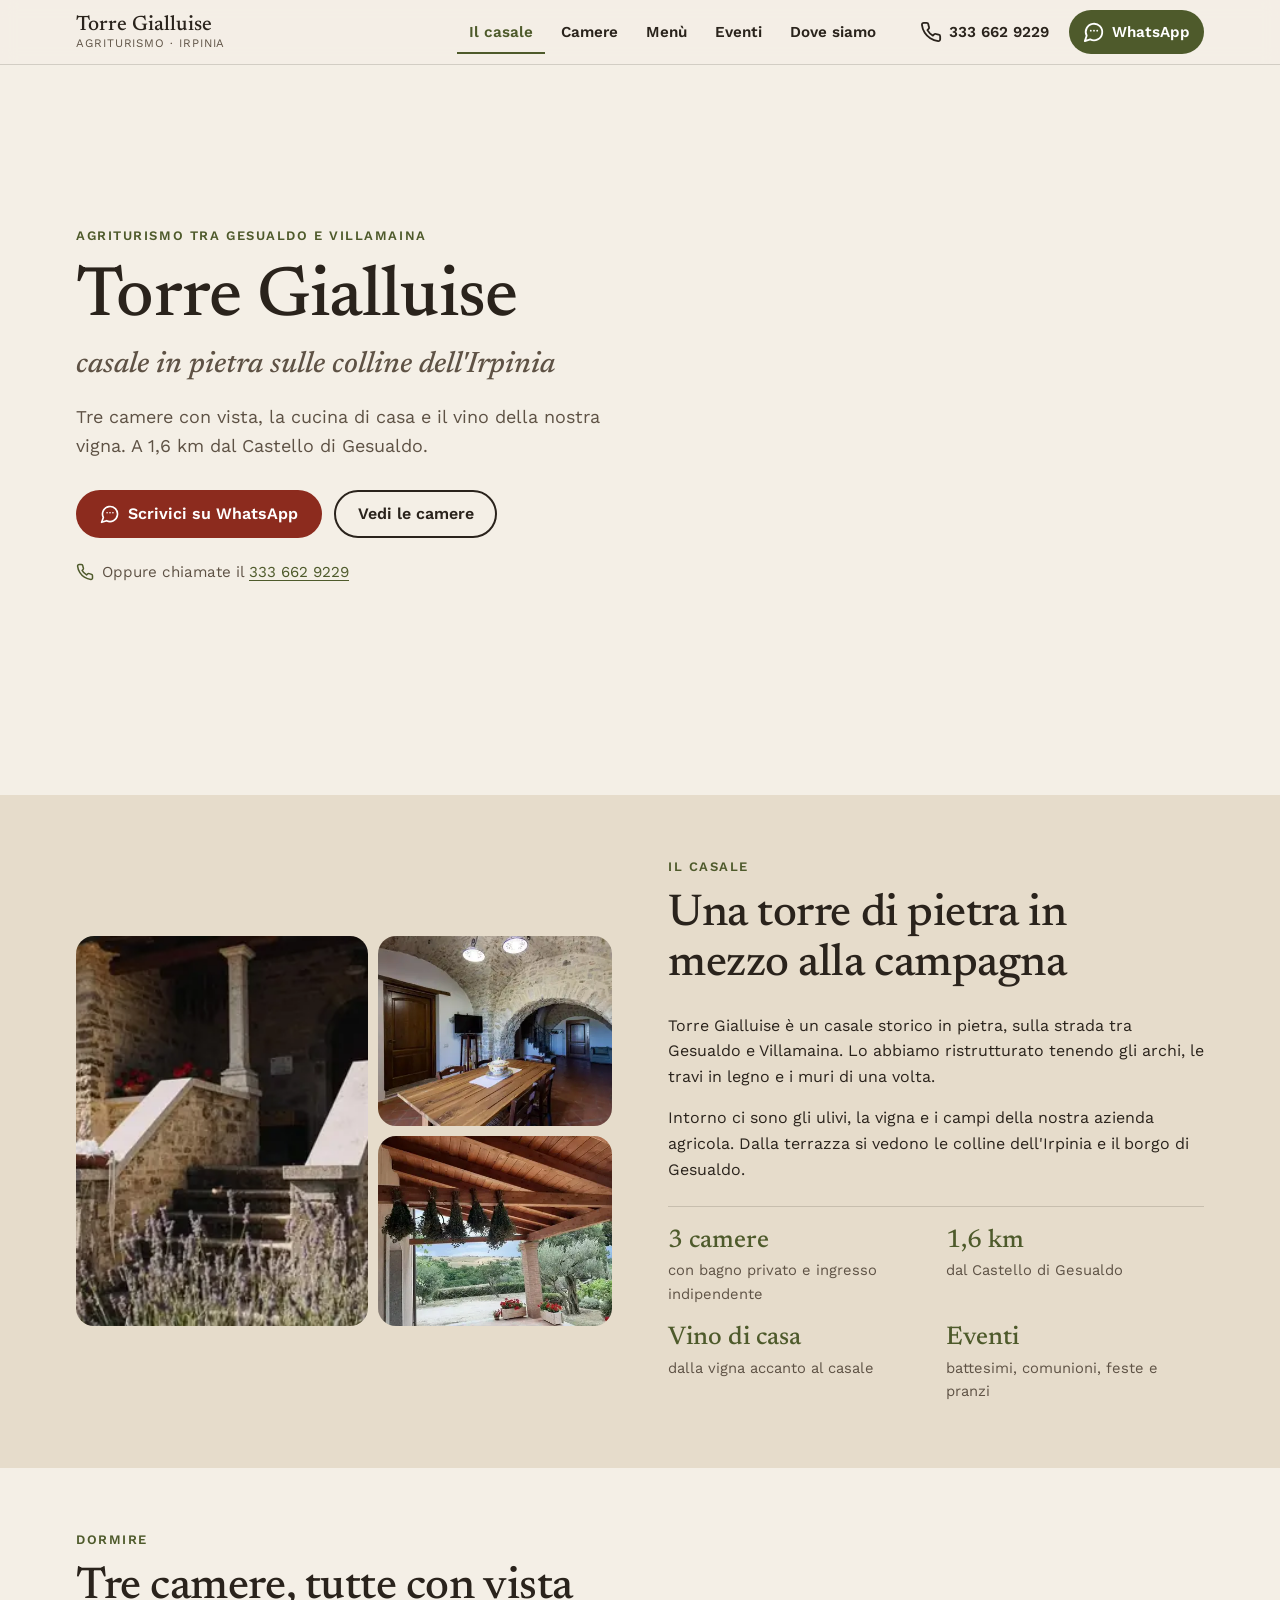
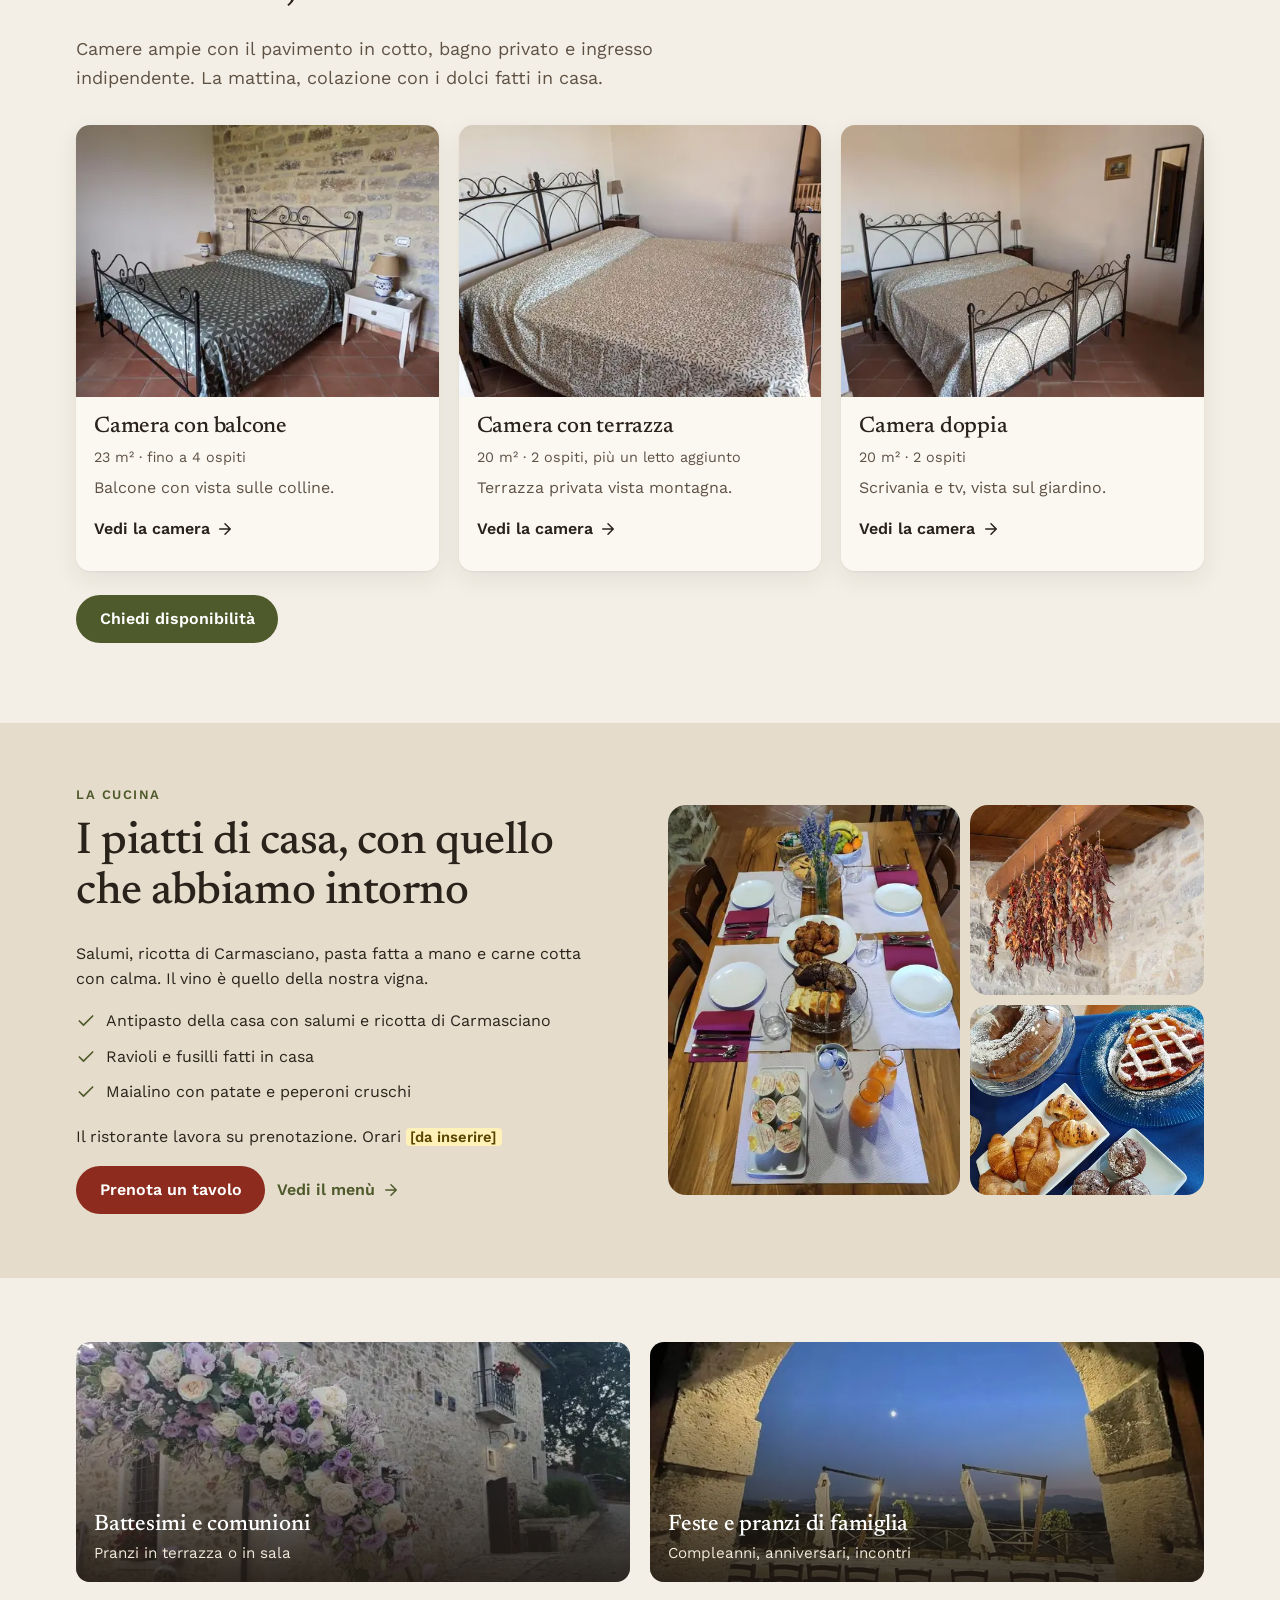
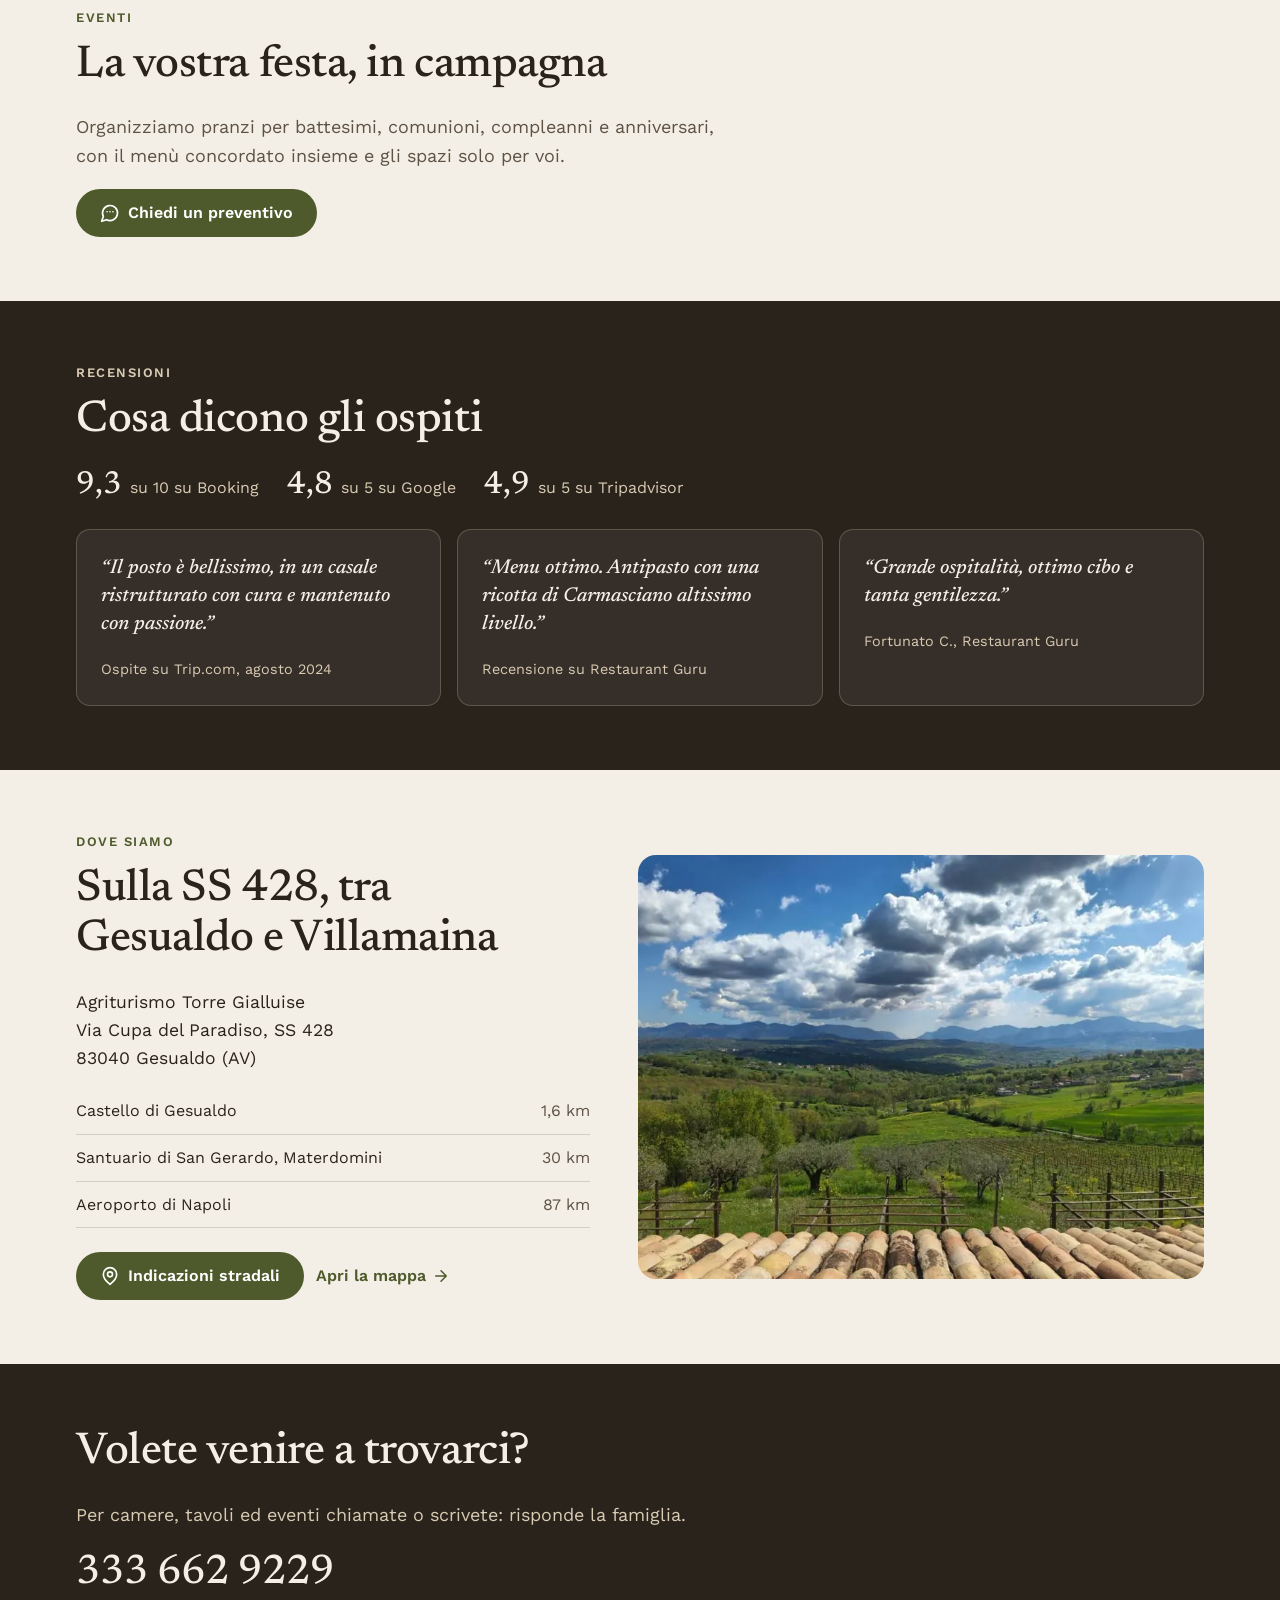
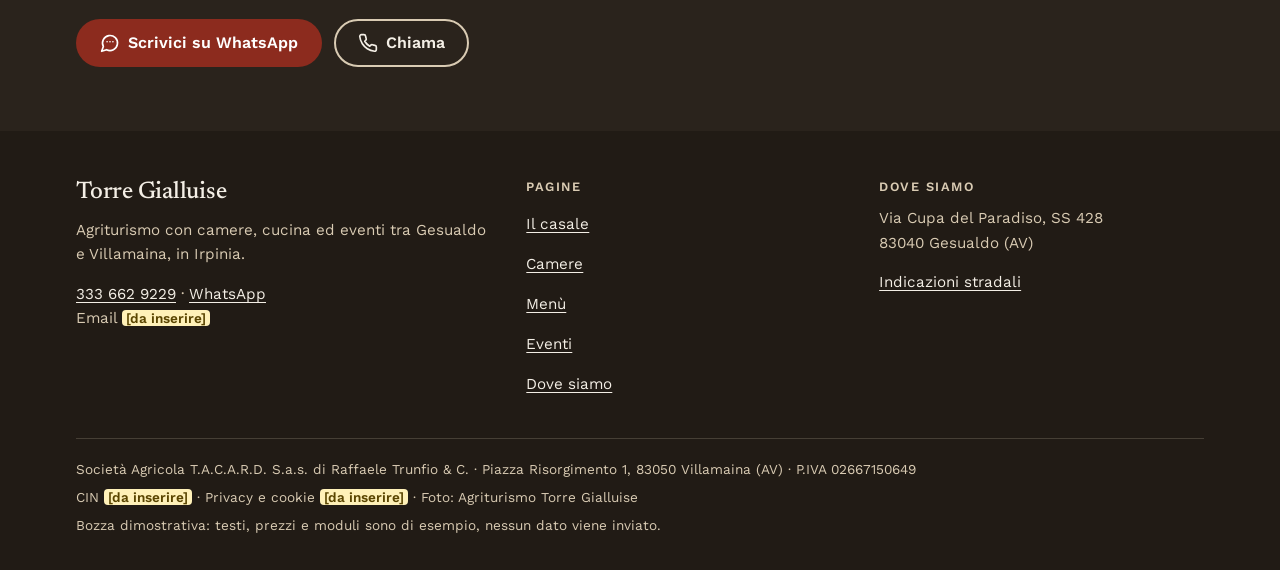
==== commit 7770744b: "Tolta la bottega: restano camere con richiesta di disponibilità e pagina menù Co-Authored-By: Claude" ====
--- a/index.html
+++ b/index.html
@@ -4,14 +4,14 @@
 <meta charset="utf-8">
 <meta name="viewport" content="width=device-width, initial-scale=1">
 <title>Agriturismo Torre Gialluise · Camere e cucina tra Gesualdo e Villamaina</title>
-<meta name="description" content="Casale in pietra in Irpinia, a 1,6 km dal Castello di Gesualdo: tre camere con vista, cucina di casa, eventi, vino e olio dell'azienda.">
+<meta name="description" content="Casale in pietra in Irpinia, a 1,6 km dal Castello di Gesualdo: tre camere con vista, cucina di casa, eventi e il vino della vigna di casa.">
 <meta name="theme-color" content="#F4EFE6">
 <link rel="canonical" href="https://fraspin02.github.io/tacard-trunfio-bozza/">
 <meta property="og:type" content="website">
 <meta property="og:locale" content="it_IT">
 <meta property="og:site_name" content="Agriturismo Torre Gialluise">
 <meta property="og:title" content="Agriturismo Torre Gialluise · Camere e cucina tra Gesualdo e Villamaina">
-<meta property="og:description" content="Casale in pietra in Irpinia, a 1,6 km dal Castello di Gesualdo: tre camere con vista, cucina di casa, eventi, vino e olio dell'azienda.">
+<meta property="og:description" content="Casale in pietra in Irpinia, a 1,6 km dal Castello di Gesualdo: tre camere con vista, cucina di casa, eventi e il vino della vigna di casa.">
 <meta property="og:url" content="https://fraspin02.github.io/tacard-trunfio-bozza/">
 <meta property="og:image" content="https://fraspin02.github.io/tacard-trunfio-bozza/og.jpg">
 <meta property="og:image:width" content="1200">
@@ -98,8 +98,6 @@
 .ico-btn .lbl{display:none}
 .ico-btn--wa{background:var(--olive);color:#fff}
 .ico-btn--wa:hover{background:var(--olive-d);color:#fff}
-.badge{position:absolute;top:2px;right:0;min-width:20px;height:20px;padding:0 5px;border-radius:999px;background:var(--crusco);color:#fff;font:600 .75rem/20px var(--sans);text-align:center}
-.badge[hidden]{display:none}
 .mnav{position:fixed;inset:64px 0 auto 0;background:var(--stone);border-bottom:1px solid var(--line);padding:8px var(--gut) 20px;box-shadow:var(--sh)}
 .mnav[hidden]{display:none}
 .mnav a{display:flex;align-items:center;min-height:52px;border-bottom:1px solid var(--line);color:var(--ink);text-decoration:none;font:500 1.3rem var(--serif)}
@@ -248,56 +246,6 @@
 .done h3 svg{width:24px;height:24px;color:var(--olive)}
 .demo-note{font-size:.88rem;color:var(--ink-2);margin:12px 0 0}
 
-/* shop */
-.price{font:600 1.15rem var(--sans)}
-.price-tag{display:inline-block;font-size:.75rem;font-weight:600;letter-spacing:.04em;text-transform:uppercase;color:#5A4500;background:#FFF1B8;padding:2px 8px;border-radius:999px}
-.noimg{display:flex;align-items:center;justify-content:center;text-align:center;aspect-ratio:4/3;background:repeating-linear-gradient(135deg,var(--stone-2) 0 12px,#DDD1BD 12px 24px);color:var(--ink-2);font-weight:600;padding:16px}
-.add{min-height:44px;padding:.6em 1.1em;font-size:.95rem}
-.add[data-added]{background:var(--olive)}
-.pd{display:grid;gap:28px}
-@media (min-width:880px){.pd{grid-template-columns:1fr 1fr;gap:56px;align-items:start}}
-.pd__img{aspect-ratio:1/1;width:100%;object-fit:cover}
-.pd .noimg{aspect-ratio:1/1;border-radius:var(--r-img)}
-.qty{display:inline-flex;align-items:center;border:1.5px solid #9A8B78;border-radius:999px;background:#fff}
-.qty button{width:44px;height:44px;border:0;background:transparent;font-size:1.3rem;cursor:pointer;color:var(--ink);border-radius:999px}
-.qty button:hover{background:var(--stone-2)}
-.qty input{width:44px;height:44px;border:0;text-align:center;font:600 1rem var(--sans);background:transparent;color:var(--ink);-moz-appearance:textfield}
-.qty input::-webkit-inner-spin-button{-webkit-appearance:none}
-.buy{display:flex;flex-wrap:wrap;gap:12px;align-items:center;margin:18px 0}
-
-/* drawer */
-.drawer{position:fixed;inset:0;z-index:80;display:flex;justify-content:flex-end}
-.drawer[hidden]{display:none}
-.drawer__bg{position:absolute;inset:0;background:rgba(30,24,18,.5);border:0;padding:0;cursor:pointer}
-.drawer__panel{position:relative;width:min(420px,100%);height:100%;background:var(--stone);display:flex;flex-direction:column;box-shadow:-8px 0 30px rgba(0,0,0,.2);animation:slide .25s ease-out}
-@keyframes slide{from{transform:translateX(30px);opacity:0}}
-.drawer__hd{display:flex;align-items:center;justify-content:space-between;padding:12px 12px 12px 20px;border-bottom:1px solid var(--line)}
-.drawer__hd h2{font-size:1.5rem;margin:0}
-.drawer__list{flex:1;overflow:auto;overscroll-behavior:contain;padding:8px 20px;list-style:none;margin:0}
-.line{display:grid;grid-template-columns:64px 1fr auto;gap:12px;align-items:center;padding:14px 0;border-bottom:1px solid var(--line)}
-.line img,.line .noimg{width:64px;height:64px;border-radius:10px;object-fit:cover;aspect-ratio:1;padding:0;font-size:0}
-.line b{display:block;font-weight:600;line-height:1.3}
-.line small{color:var(--ink-2)}
-.line .qty{margin-top:6px}
-.line .qty button,.line .qty input{width:36px;height:36px}
-.rm{background:none;border:0;color:var(--ink-2);text-decoration:underline;cursor:pointer;font:400 .9rem var(--sans);min-height:44px;padding:0 4px}
-.drawer__ft{padding:16px 20px 20px;border-top:1px solid var(--line);background:var(--paper)}
-.row{display:flex;justify-content:space-between;gap:12px;margin-bottom:6px}
-.row--tot{font-weight:600;font-size:1.1rem;margin-top:8px}
-.drawer__ft .btn{width:100%;margin-top:12px}
-.empty{padding:40px 0;text-align:center;color:var(--ink-2)}
-.empty[hidden]{display:none}
-
-/* checkout */
-.co{display:grid;gap:24px}
-@media (min-width:960px){.co{grid-template-columns:1.4fr 1fr;gap:40px;align-items:start}.co aside{position:sticky;top:88px}}
-.co fieldset{margin-bottom:28px}
-.co legend{font:500 1.45rem var(--serif);margin-bottom:14px;display:flex;align-items:center;gap:10px}
-.co legend span{display:inline-flex;align-items:center;justify-content:center;width:30px;height:30px;border-radius:50%;background:var(--olive);color:#fff;font:600 .95rem var(--sans)}
-.sum{background:var(--paper);border-radius:var(--r);padding:20px;box-shadow:var(--sh)}
-.sum ul{list-style:none;margin:0 0 12px;padding:0}
-.sum li{display:flex;justify-content:space-between;gap:12px;padding:8px 0;border-bottom:1px solid var(--line);font-size:.95rem}
-
 /* footer */
 .ftr{background:#211B15;color:var(--sand);padding:48px 0 28px;font-size:.95rem}
 .ftr a{color:var(--stone)}
@@ -321,13 +269,12 @@
 <header class="hdr">
  <div class="wrap hdr__in">
   <a class="brand" href="index.html" translate="no"><b>Torre Gialluise</b><small>Agriturismo · Irpinia</small></a>
-  <nav class="nav" aria-label="Principale"><a href="index.html" aria-current="page">Il casale</a><a href="camere.html">Camere</a><a href="cucina-eventi.html">Cucina ed eventi</a><a href="bottega.html">Bottega</a><a href="index.html#dove">Dove siamo</a></nav>
-  <button class="ico-btn cart-btn" type="button" aria-label="Carrello, vuoto" aria-controls="cart"><svg class="i" aria-hidden="true"><use href="#i-bag"/></svg><span class="badge" hidden>0</span></button>
+  <nav class="nav" aria-label="Principale"><a href="index.html" aria-current="page">Il casale</a><a href="camere.html">Camere</a><a href="menu.html">Menù</a><a href="index.html#eventi">Eventi</a><a href="index.html#dove">Dove siamo</a></nav>
   <a class="ico-btn ico-btn--tel" href="tel:+393336629229" aria-label="Chiama il 333 662 9229"><svg class="i" aria-hidden="true"><use href="#i-phone"/></svg><span class="lbl">333 662 9229</span></a>
   <a class="ico-btn ico-btn--wa" href="https://wa.me/393336629229?text=Buongiorno%2C%20vorrei%20avere%20informazioni%20sull%27agriturismo." aria-label="WhatsApp, scriveteci"><svg class="i" aria-hidden="true"><use href="#i-chat"/></svg><span class="lbl">WhatsApp</span></a>
   <button class="ico-btn menu-btn" type="button" aria-expanded="false" aria-controls="mnav" aria-label="Apri menu"><svg class="i" aria-hidden="true"><use href="#i-menu"/></svg></button>
  </div>
- <nav id="mnav" class="mnav" aria-label="Menu" hidden><a href="index.html" aria-current="page">Il casale</a><a href="camere.html">Camere</a><a href="cucina-eventi.html">Cucina ed eventi</a><a href="bottega.html">Bottega</a><a href="index.html#dove">Dove siamo</a>
+ <nav id="mnav" class="mnav" aria-label="Menu" hidden><a href="index.html" aria-current="page">Il casale</a><a href="camere.html">Camere</a><a href="menu.html">Menù</a><a href="index.html#eventi">Eventi</a><a href="index.html#dove">Dove siamo</a>
   <div class="btn-row"><a class="btn btn--line" href="tel:+393336629229"><svg class="i" aria-hidden="true"><use href="#i-phone"/></svg> Chiama</a><a class="btn btn--olive" href="https://wa.me/393336629229"><svg class="i" aria-hidden="true"><use href="#i-chat"/></svg> WhatsApp</a></div>
  </nav>
 </header>
@@ -337,7 +284,7 @@
   <div>
    <span class="eyebrow">Agriturismo tra Gesualdo e Villamaina</span>
    <h1>Torre Gialluise <span class="it">casale in pietra sulle colline dell'Irpinia</span></h1>
-   <p class="lead">Tre camere con vista, la cucina di casa, il vino e l'olio della nostra terra. A 1,6 km dal Castello di Gesualdo.</p>
+   <p class="lead">Tre camere con vista, la cucina di casa e il vino della nostra vigna. A 1,6 km dal Castello di Gesualdo.</p>
    <div class="btn-row">
     <a class="btn btn--main" href="https://wa.me/393336629229?text=Buongiorno%2C%20vorrei%20sapere%20se%20avete%20camere%20libere%20per%20queste%20date%3A%20"><svg class="i" aria-hidden="true"><use href="#i-chat"/></svg> Scrivici su WhatsApp</a>
     <a class="btn btn--line" href="camere.html">Vedi le camere</a>
@@ -363,7 +310,7 @@
    <dl class="facts">
     <div><dt>3 camere</dt><dd>con bagno privato e ingresso indipendente</dd></div>
     <div><dt>1,6 km</dt><dd>dal Castello di Gesualdo</dd></div>
-    <div><dt>Vino e olio</dt><dd>dalla vigna e dagli ulivi di casa</dd></div>
+    <div><dt>Vino di casa</dt><dd>dalla vigna accanto al casale</dd></div>
     <div><dt>Eventi</dt><dd>battesimi, comunioni, feste e pranzi</dd></div>
    </dl>
   </div>
@@ -405,68 +352,23 @@
     <li><svg class="i" aria-hidden="true"><use href="#i-check"/></svg><span>Maialino con patate e peperoni cruschi</span></li>
    </ul>
    <p>Il ristorante lavora su prenotazione. Orari <span class="todo">[da inserire]</span></p>
-   <div class="btn-row"><a class="btn btn--main" href="https://wa.me/393336629229?text=Buongiorno%2C%20vorrei%20prenotare%20un%20tavolo%20per%20">Prenota un tavolo</a><a class="link-arrow" href="cucina-eventi.html">Vedi il menù <svg class="i" aria-hidden="true"><use href="#i-arrow"/></svg></a></div>
-  </div>
- </div>
-</section>
-
-<section class="sec" aria-labelledby="eventi-t">
+   <div class="btn-row"><a class="btn btn--main" href="https://wa.me/393336629229?text=Buongiorno%2C%20vorrei%20prenotare%20un%20tavolo%20per%20">Prenota un tavolo</a><a class="link-arrow" href="menu.html">Vedi il menù <svg class="i" aria-hidden="true"><use href="#i-arrow"/></svg></a></div>
+  </div>
+ </div>
+</section>
+
+<section class="sec" id="eventi" aria-labelledby="eventi-t">
  <div class="wrap">
   <div class="grid grid--2" style="align-items:stretch">
-   <a class="tile" href="cucina-eventi.html#eventi"><img src="img/evento-torta-673.webp" srcset="img/evento-torta-480.webp 480w, img/evento-torta-673.webp 673w" sizes="(min-width:640px) 45vw, 100vw" width="673" height="900" alt="Torta a piani decorata con fiori davanti al casale" loading="lazy" decoding="async"><div class="tile__t"><h3>Battesimi e comunioni</h3><span>Pranzi in terrazza o in sala</span></div></a>
-   <a class="tile" href="cucina-eventi.html#eventi"><img src="img/arco-sera-800.webp" srcset="img/arco-sera-480.webp 480w, img/arco-sera-800.webp 800w, img/arco-sera-1080.webp 1080w" sizes="(min-width:640px) 45vw, 100vw" width="1080" height="810" alt="Tavolata sotto un arco in pietra al tramonto" loading="lazy" decoding="async"><div class="tile__t"><h3>Feste e pranzi di famiglia</h3><span>Compleanni, anniversari, incontri</span></div></a>
+   <div class="tile"><img src="img/evento-torta-673.webp" srcset="img/evento-torta-480.webp 480w, img/evento-torta-673.webp 673w" sizes="(min-width:640px) 45vw, 100vw" width="673" height="900" alt="Torta a piani decorata con fiori davanti al casale" loading="lazy" decoding="async"><div class="tile__t"><h3>Battesimi e comunioni</h3><span>Pranzi in terrazza o in sala</span></div></div>
+   <div class="tile"><img src="img/arco-sera-800.webp" srcset="img/arco-sera-480.webp 480w, img/arco-sera-800.webp 800w, img/arco-sera-1080.webp 1080w" sizes="(min-width:640px) 45vw, 100vw" width="1080" height="810" alt="Tavolata sotto un arco in pietra al tramonto" loading="lazy" decoding="async"><div class="tile__t"><h3>Feste e pranzi di famiglia</h3><span>Compleanni, anniversari, incontri</span></div></div>
   </div>
   <div class="sec-head" style="margin:28px 0 0">
    <span class="eyebrow">Eventi</span>
    <h2 id="eventi-t">La vostra festa, in campagna</h2>
    <p class="lead">Organizziamo pranzi per battesimi, comunioni, compleanni e anniversari, con il menù concordato insieme e gli spazi solo per voi.</p>
-   <a class="btn btn--olive" href="cucina-eventi.html#preventivo">Chiedi un preventivo</a>
-  </div>
- </div>
-</section>
-
-<section class="sec sec--alt" aria-labelledby="bottega-t">
- <div class="wrap">
-  <div class="sec-head"><span class="eyebrow">La bottega</span><h2 id="bottega-t">Portate a casa i nostri prodotti</h2>
-  <p class="lead">Olio, vino, farina e legumi della nostra azienda agricola. Spedizione in Italia o ritiro all'agriturismo.</p></div>
-  <div class="grid grid--4"><article class="card">
- <a href="prodotto-olio-evo.html" tabindex="-1" aria-hidden="true"><img class="card__img" src="img/olive-800.webp" srcset="img/olive-480.webp 480w, img/olive-800.webp 800w, img/olive-1080.webp 1080w" sizes="(min-width:960px) 270px, (min-width:640px) 45vw, 100vw" width="1080" height="810" alt="" loading="lazy" decoding="async"></a>
- <div class="card__body">
-  <h3><a href="prodotto-olio-evo.html" style="color:inherit;text-decoration:none">Olio extravergine d'oliva</a></h3>
-  <span class="card__meta">Bottiglia 0,75 l</span>
-  <p>Dagli ulivi intorno al casale.</p>
-  <div class="card__foot"><span><span class="price">14,00 €</span> <span class="price-tag">esempio</span></span>
-  <button class="btn btn--main add" type="button" data-add="olio-evo">Aggiungi <span class="visually-hidden">Olio extravergine d'oliva Bottiglia 0,75 l</span></button></div>
- </div>
-</article><article class="card">
- <a href="prodotto-olio-evo-latta.html" tabindex="-1" aria-hidden="true"><img class="card__img" src="img/ulivo-800.webp" srcset="img/ulivo-480.webp 480w, img/ulivo-800.webp 800w, img/ulivo-1080.webp 1080w" sizes="(min-width:960px) 270px, (min-width:640px) 45vw, 100vw" width="1080" height="719" alt="" loading="lazy" decoding="async"></a>
- <div class="card__body">
-  <h3><a href="prodotto-olio-evo-latta.html" style="color:inherit;text-decoration:none">Olio extravergine d'oliva</a></h3>
-  <span class="card__meta">Latta 3 l</span>
-  <p>La scorta per la dispensa di casa.</p>
-  <div class="card__foot"><span><span class="price">45,00 €</span> <span class="price-tag">esempio</span></span>
-  <button class="btn btn--main add" type="button" data-add="olio-evo-latta">Aggiungi <span class="visually-hidden">Olio extravergine d'oliva Latta 3 l</span></button></div>
- </div>
-</article><article class="card">
- <a href="prodotto-vino-rosso.html" tabindex="-1" aria-hidden="true"><img class="card__img" src="img/uva-675.webp" srcset="img/uva-480.webp 480w, img/uva-675.webp 675w" sizes="(min-width:960px) 270px, (min-width:640px) 45vw, 100vw" width="675" height="900" alt="" loading="lazy" decoding="async"></a>
- <div class="card__body">
-  <h3><a href="prodotto-vino-rosso.html" style="color:inherit;text-decoration:none">Vino rosso della casa</a></h3>
-  <span class="card__meta">Bottiglia 0,75 l</span>
-  <p>Dalla vigna accanto al casale.</p>
-  <div class="card__foot"><span><span class="price">10,00 €</span> <span class="price-tag">esempio</span></span>
-  <button class="btn btn--main add" type="button" data-add="vino-rosso">Aggiungi <span class="visually-hidden">Vino rosso della casa Bottiglia 0,75 l</span></button></div>
- </div>
-</article><article class="card">
- <a href="prodotto-farina.html" tabindex="-1" aria-hidden="true"><img class="card__img" src="img/colline-800.webp" srcset="img/colline-480.webp 480w, img/colline-800.webp 800w, img/colline-1080.webp 1080w" sizes="(min-width:960px) 270px, (min-width:640px) 45vw, 100vw" width="1080" height="721" alt="" loading="lazy" decoding="async"></a>
- <div class="card__body">
-  <h3><a href="prodotto-farina.html" style="color:inherit;text-decoration:none">Farina di grano</a></h3>
-  <span class="card__meta">Sacchetto 1 kg</span>
-  <p>Dai campi di cereali dell'azienda.</p>
-  <div class="card__foot"><span><span class="price">3,50 €</span> <span class="price-tag">esempio</span></span>
-  <button class="btn btn--main add" type="button" data-add="farina">Aggiungi <span class="visually-hidden">Farina di grano Sacchetto 1 kg</span></button></div>
- </div>
-</article></div>
-  <p style="margin-top:24px"><a class="link-arrow" href="bottega.html">Vedi tutti i prodotti <svg class="i" aria-hidden="true"><use href="#i-arrow"/></svg></a></p>
+   <a class="btn btn--olive" href="https://wa.me/393336629229?text=Buongiorno%2C%20vorrei%20un%20preventivo%20per%20un%20evento%3A%20tipo%2C%20data%20e%20numero%20di%20invitati%3A%20"><svg class="i" aria-hidden="true"><use href="#i-chat"/></svg> Chiedi un preventivo</a>
+  </div>
  </div>
 </section>
 
@@ -519,7 +421,7 @@
    </div>
    <div>
     <h3>Pagine</h3>
-    <ul><li><a href="index.html">Il casale</a></li><li><a href="camere.html">Camere</a></li><li><a href="cucina-eventi.html">Cucina ed eventi</a></li><li><a href="bottega.html">Bottega</a></li><li><a href="index.html#dove">Dove siamo</a></li><li><a href="checkout.html">Checkout</a></li></ul>
+    <ul><li><a href="index.html">Il casale</a></li><li><a href="camere.html">Camere</a></li><li><a href="menu.html">Menù</a></li><li><a href="index.html#eventi">Eventi</a></li><li><a href="index.html#dove">Dove siamo</a></li></ul>
    </div>
    <div>
     <h3>Dove siamo</h3>
@@ -534,21 +436,6 @@
   </div>
  </div>
 </footer>
-<div id="cart" class="drawer" role="dialog" aria-modal="true" aria-labelledby="cart-t" hidden>
- <button class="drawer__bg" type="button" data-close-cart tabindex="-1" aria-label="Chiudi il carrello"></button>
- <div class="drawer__panel">
-  <div class="drawer__hd"><h2 id="cart-t">Il vostro carrello</h2><button class="ico-btn drawer__close" type="button" data-close-cart aria-label="Chiudi il carrello"><svg class="i" aria-hidden="true"><use href="#i-x"/></svg></button></div>
-  <ul id="cart-list" class="drawer__list"></ul>
-  <div id="cart-empty" class="empty"><p>Il carrello è vuoto.<br>Date un'occhiata alla bottega.</p><a class="btn btn--line" href="bottega.html">Vai alla bottega</a></div>
-  <div id="cart-ft" class="drawer__ft" hidden>
-   <div class="row"><span>Subtotale</span><b id="cart-sub">0,00 €</b></div>
-   <div class="row"><span>Spedizione</span><span>calcolata al checkout</span></div>
-   <a class="btn btn--main" href="checkout.html">Vai al checkout <svg class="i" aria-hidden="true"><use href="#i-arrow"/></svg></a>
-   <button class="btn btn--line" type="button" data-close-cart style="width:100%;margin-top:8px">Continua a guardare</button>
-  </div>
- </div>
-</div>
-<p id="cart-live" class="visually-hidden" aria-live="polite"></p>
 <script src="app.js" defer></script>
 </body>
 </html>
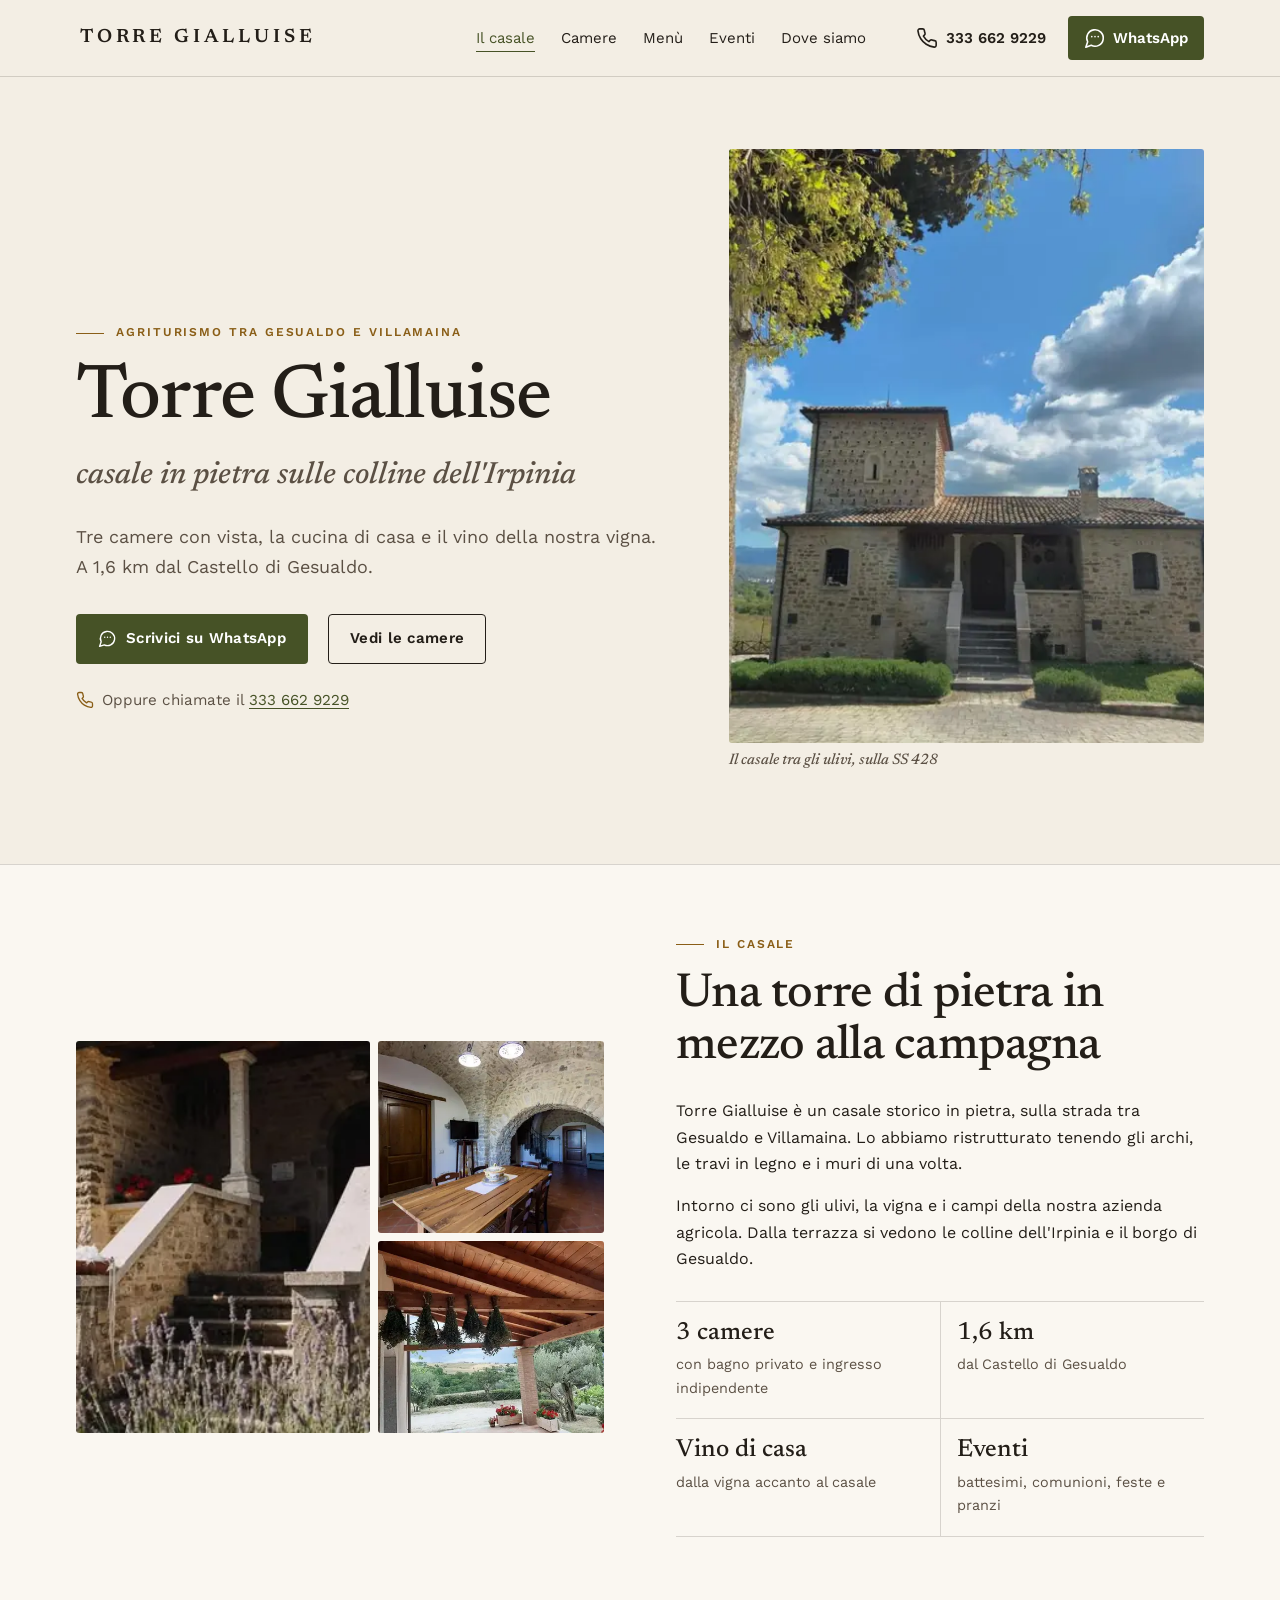
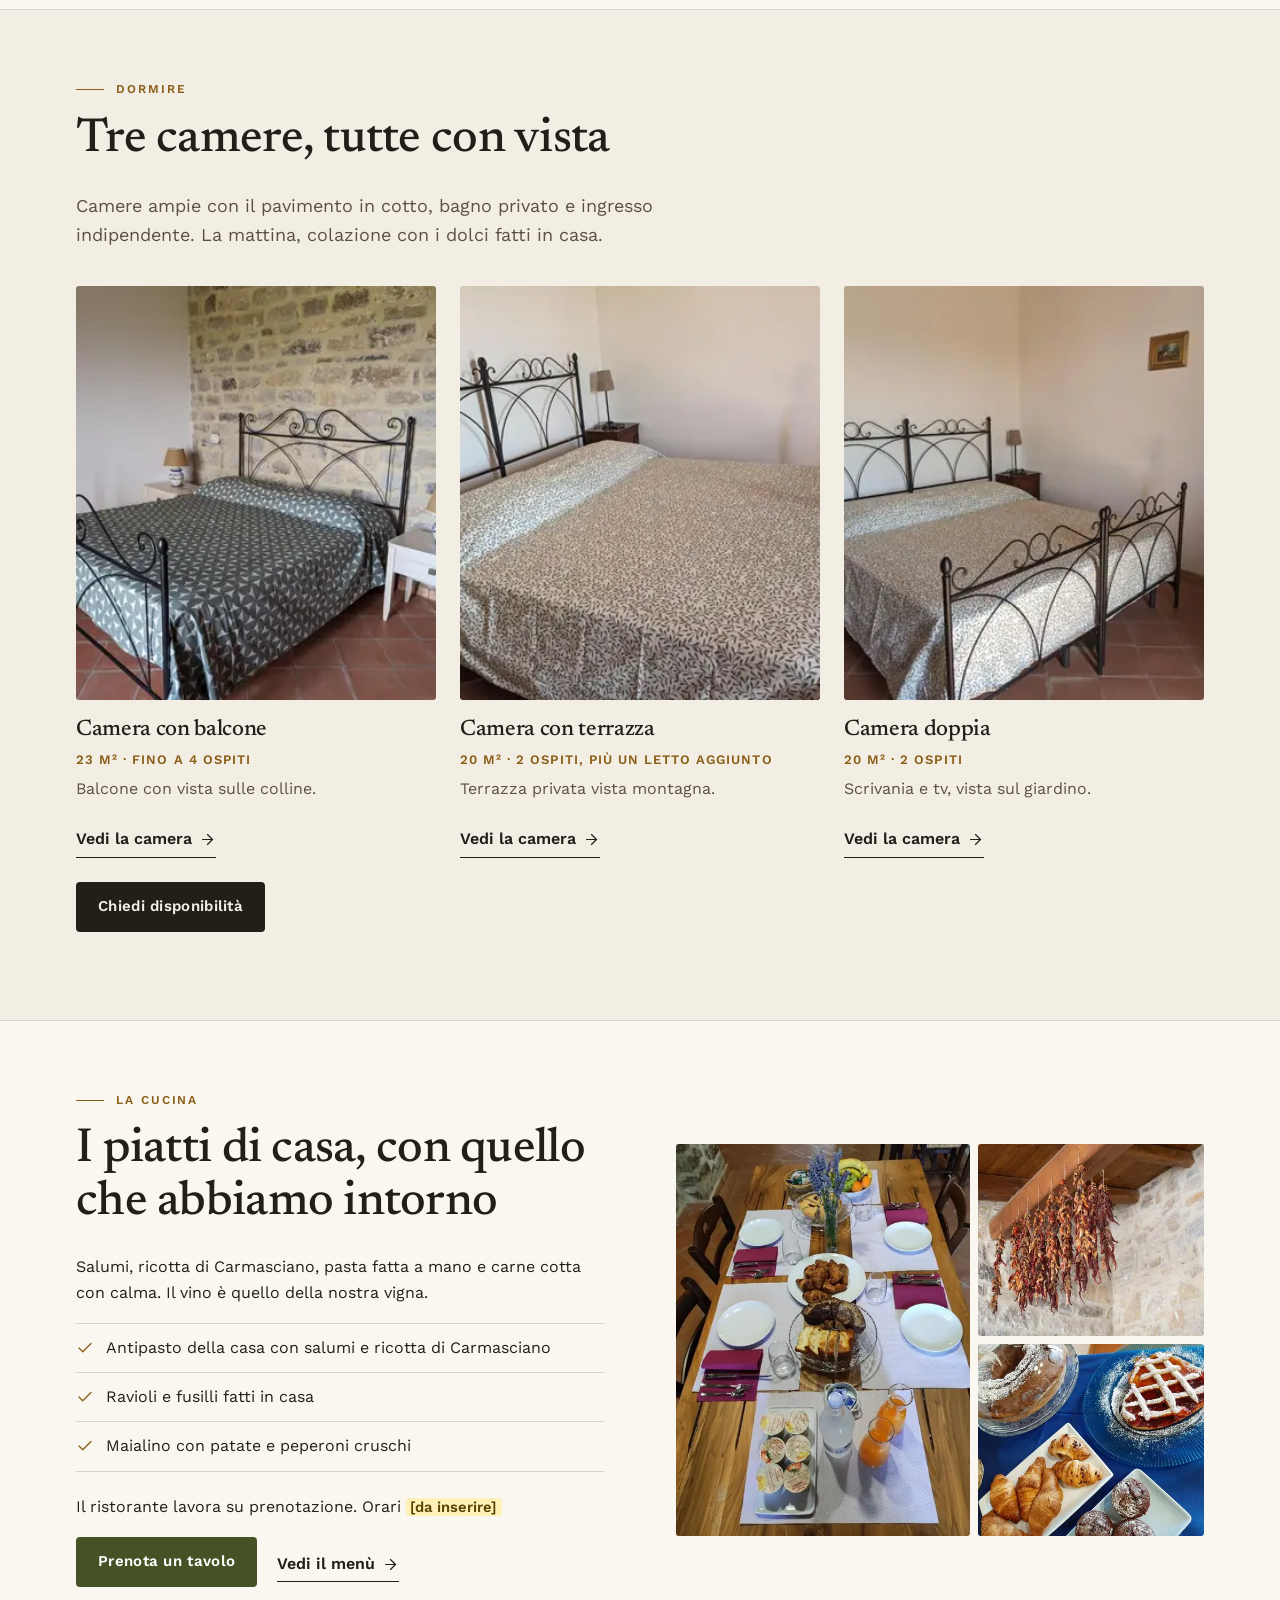
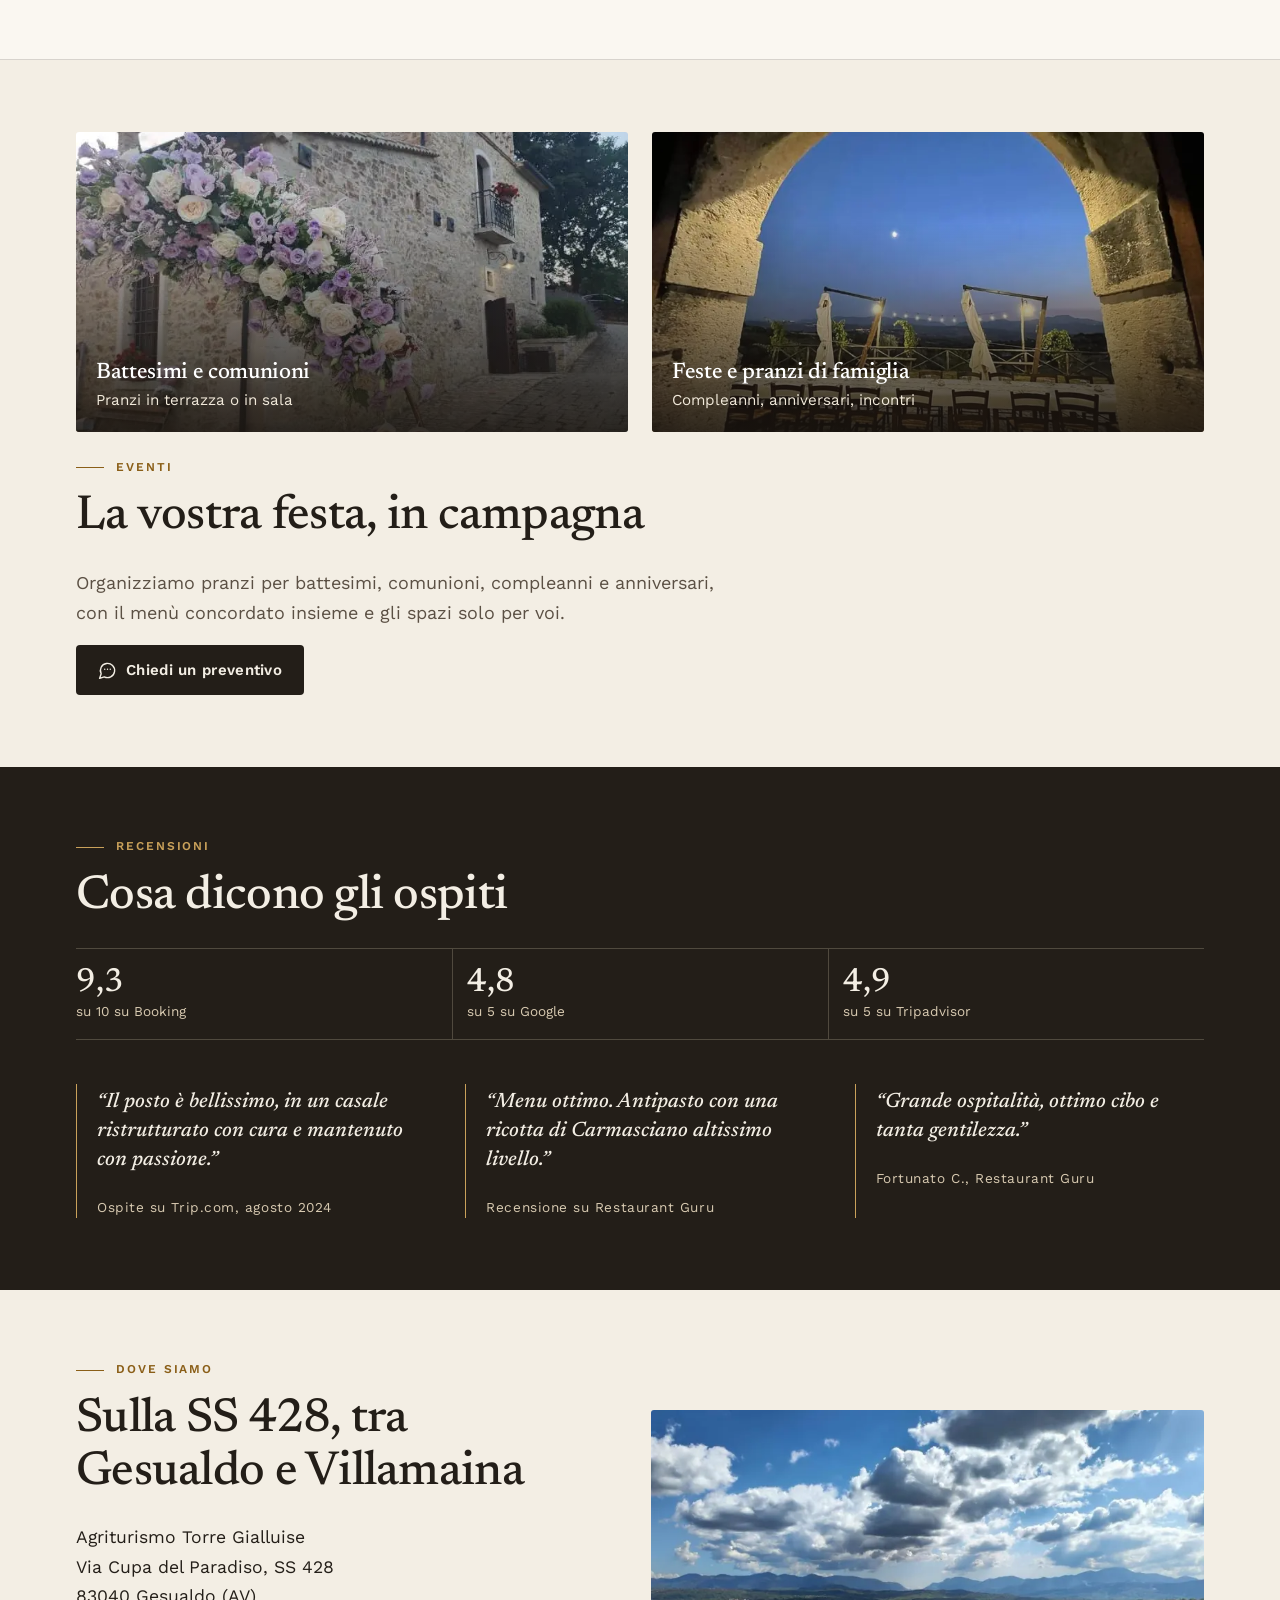
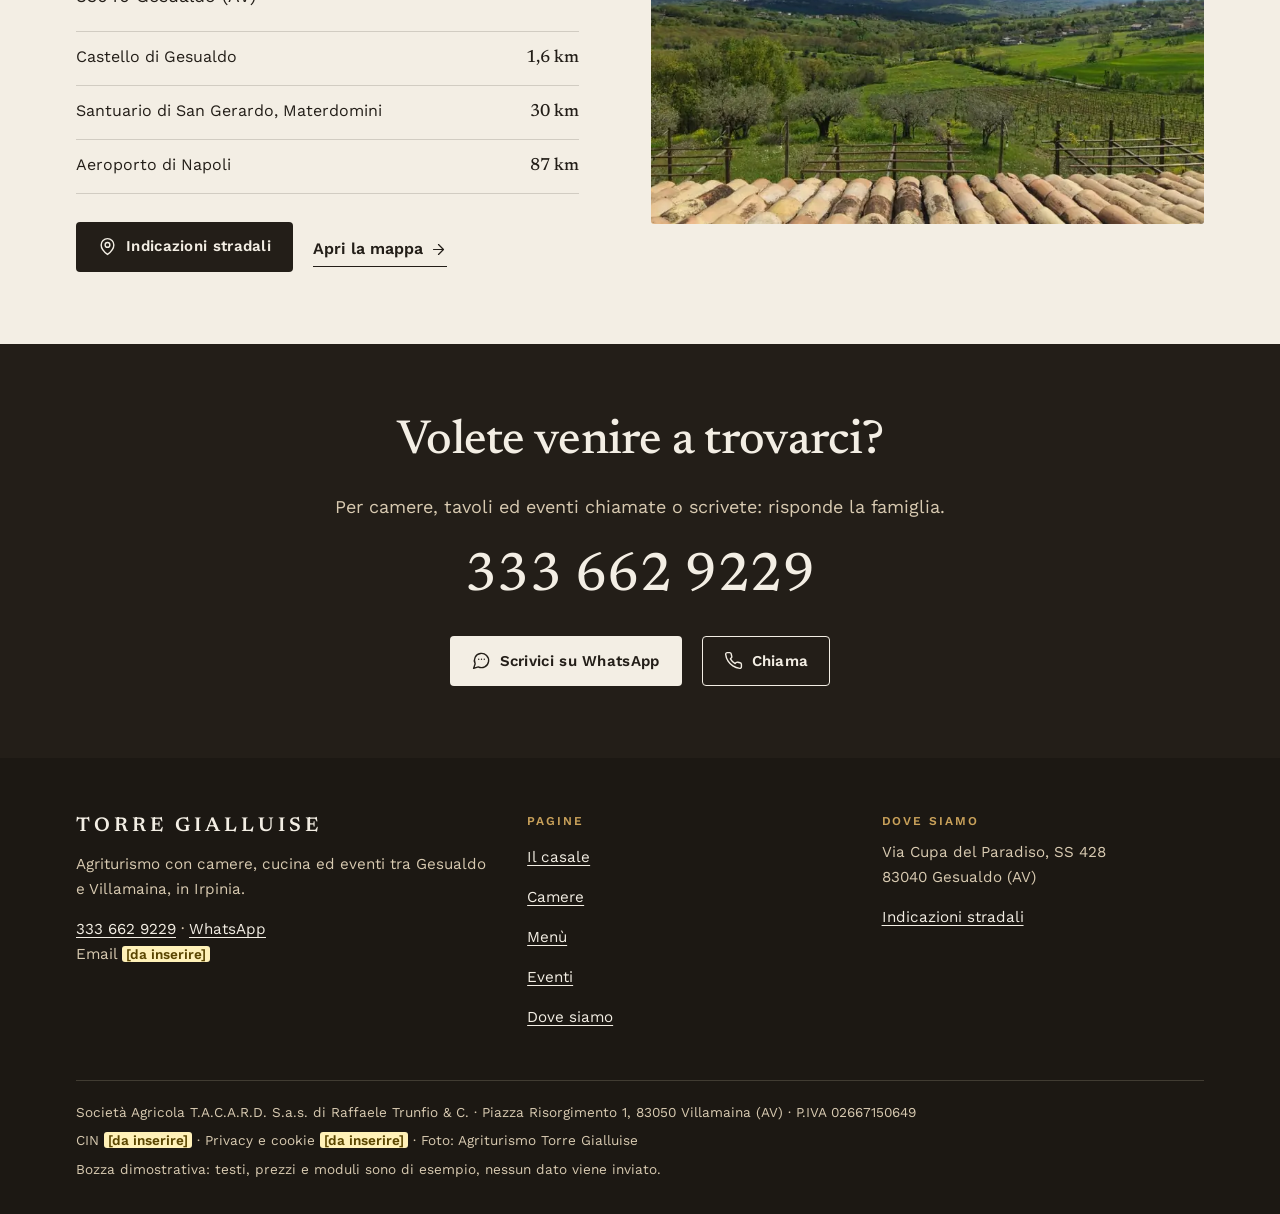
==== commit 547c7fe5: "Design rivisto: logo testuale Torre Gialluise, header mobile con menu a tutto schermo Co-Authored-By" ====
--- a/index.html
+++ b/index.html
@@ -5,7 +5,7 @@
 <meta name="viewport" content="width=device-width, initial-scale=1">
 <title>Agriturismo Torre Gialluise · Camere e cucina tra Gesualdo e Villamaina</title>
 <meta name="description" content="Casale in pietra in Irpinia, a 1,6 km dal Castello di Gesualdo: tre camere con vista, cucina di casa, eventi e il vino della vigna di casa.">
-<meta name="theme-color" content="#F4EFE6">
+<meta name="theme-color" content="#F3EEE4">
 <link rel="canonical" href="https://fraspin02.github.io/tacard-trunfio-bozza/">
 <meta property="og:type" content="website">
 <meta property="og:locale" content="it_IT">
@@ -28,235 +28,256 @@
 @font-face{font-family:"Work Sans";src:url(fonts/work-sans-latin-600-normal.woff2) format("woff2");font-weight:600;font-display:swap}
 
 :root{
-  --stone:#F4EFE6;--stone-2:#E6DCCB;--paper:#FBF8F2;
-  --ink:#2A231C;--ink-2:#5E5245;--sand:#D9CBB3;
-  --olive:#4E5A2B;--olive-d:#3C4620;--crusco:#8C2B1E;
-  --line:rgba(42,35,28,.16);
+  --stone:#F3EEE4;--stone-2:#E8DFCF;--paper:#FAF7F1;
+  --ink:#231E18;--ink-2:#5B5044;--sand:#D8CAB1;
+  --olive:#465226;--olive-d:#343D1B;--ochre:#8A5E17;--ochre-l:#C9A15A;--crusco:#8C2B1E;
+  --line:rgba(35,30,24,.16);
   --serif:"Newsreader",Georgia,"Times New Roman",serif;
   --sans:"Work Sans",system-ui,-apple-system,"Segoe UI",Roboto,sans-serif;
-  --r:14px;--r-img:18px;
-  --wrap:1160px;--gut:16px;
-  --sh:0 1px 2px rgba(42,35,28,.06),0 8px 24px rgba(42,35,28,.08);
+  --r:4px;--r-img:3px;
+  --wrap:1160px;--gut:16px;--hdr:64px;
 }
 *,*::before,*::after{box-sizing:border-box}
 html{-webkit-text-size-adjust:100%;scroll-padding-top:80px}
-body{margin:0;background:var(--stone);color:var(--ink);font:400 1rem/1.6 var(--sans);overflow-x:hidden}
+html.nav-open{overflow:hidden}
+body{margin:0;background:var(--stone);color:var(--ink);font:400 1rem/1.65 var(--sans);overflow-x:hidden}
 img{display:block;max-width:100%;height:auto}
-a,button,input,select,textarea,label{touch-action:manipulation;-webkit-tap-highlight-color:rgba(78,90,43,.15)}
+a,button,input,select,textarea,label{touch-action:manipulation;-webkit-tap-highlight-color:rgba(70,82,38,.15)}
 a{color:var(--olive);text-underline-offset:3px}
 a:hover{color:var(--olive-d)}
-h1,h2,h3{font-family:var(--serif);font-weight:500;line-height:1.12;margin:0 0 .5em;letter-spacing:-.01em;text-wrap:balance}
-h1{font-size:clamp(2.5rem,9vw,4.4rem)}
-h2{font-size:clamp(1.85rem,5.4vw,2.8rem)}
+h1,h2,h3{font-family:var(--serif);font-weight:500;line-height:1.1;margin:0 0 .5em;letter-spacing:-.015em;text-wrap:balance}
+h1{font-size:clamp(2.6rem,10vw,4.8rem)}
+h2{font-size:clamp(1.9rem,5.6vw,3rem)}
 h3{font-size:1.4rem}
 p{margin:0 0 1em}
-.lead{font-size:1.125rem;color:var(--ink-2);max-width:38em}
-.eyebrow{display:block;font:600 .8125rem/1.3 var(--sans);letter-spacing:.12em;text-transform:uppercase;color:var(--olive);margin-bottom:.9rem}
+.lead{font-size:1.125rem;color:var(--ink-2);max-width:36em}
+.eyebrow{display:flex;align-items:center;gap:12px;font:600 .75rem/1.3 var(--sans);letter-spacing:.16em;text-transform:uppercase;color:var(--ochre);margin-bottom:1rem}
+.eyebrow::before{content:"";width:28px;height:1px;background:currentColor;flex:none}
 em.it,.it{font-style:italic}
 .wrap{width:100%;max-width:var(--wrap);margin:0 auto;padding:0 var(--gut)}
-.sec{padding:64px 0}
-.sec--alt{background:var(--stone-2)}
+.sec{padding:72px 0}
+.sec--alt{background:var(--paper);border-block:1px solid var(--line)}
 .sec--dark{background:var(--ink);color:var(--stone)}
-.sec--dark .eyebrow{color:var(--sand)}
+.sec--dark .eyebrow{color:var(--ochre-l)}
 .sec--dark .lead,.sec--dark p{color:var(--sand)}
-.sec-head{max-width:40em;margin-bottom:32px}
+.sec-head{max-width:40em;margin-bottom:36px}
 .ph{background:var(--stone-2)}
 .visually-hidden{position:absolute!important;width:1px;height:1px;overflow:hidden;clip:rect(0 0 0 0);white-space:nowrap}
-.skip{position:absolute;left:8px;top:-60px;background:var(--ink);color:#fff;padding:10px 16px;border-radius:8px;z-index:100}
+.skip{position:absolute;left:8px;top:-60px;background:var(--ink);color:#fff;padding:10px 16px;border-radius:var(--r);z-index:100}
 .skip:focus{top:8px}
-:focus-visible{outline:3px solid var(--olive);outline-offset:3px}
-.todo{background:#FFF1B8;color:#5A4500;padding:0 .3em;border-radius:4px;font-weight:600;font-size:.92em;white-space:nowrap}
+:focus-visible{outline:2px solid var(--olive);outline-offset:3px}
+.todo{background:#FFF1B8;color:#5A4500;padding:0 .3em;border-radius:3px;font-weight:600;font-size:.92em;white-space:nowrap}
 
 /* buttons */
-.btn{display:inline-flex;align-items:center;justify-content:center;gap:.55em;min-height:48px;padding:.75em 1.35em;border-radius:999px;border:2px solid transparent;font:600 1rem/1.1 var(--sans);text-decoration:none;cursor:pointer;transition:background-color .2s,color .2s,border-color .2s,transform .15s}
-.btn svg{width:20px;height:20px;flex:none}
-.btn:active{transform:translateY(1px)}
-.btn--main{background:var(--crusco);color:#fff}
-.btn--main:hover{background:#74231A;color:#fff}
-.btn--line{border-color:var(--ink);color:var(--ink);background:transparent}
-.btn--line:hover{background:var(--ink);color:var(--stone)}
-.btn--olive{background:var(--olive);color:#fff}
-.btn--olive:hover{background:var(--olive-d);color:#fff}
-.sec--dark .btn--line{border-color:var(--sand);color:var(--stone)}
-.sec--dark .btn--line:hover{background:var(--stone);color:var(--ink)}
-.btn-row{display:flex;flex-wrap:wrap;gap:12px}
-.link-arrow{display:inline-flex;align-items:center;gap:.4em;font-weight:600;text-decoration:none;min-height:44px}
-.link-arrow svg{width:18px;height:18px;transition:transform .2s}
+.btn{display:inline-flex;align-items:center;justify-content:center;gap:.6em;min-height:50px;padding:.8em 1.4em;border-radius:var(--r);border:1px solid transparent;font:600 .9375rem/1.1 var(--sans);letter-spacing:.02em;text-decoration:none;cursor:pointer;transition:background-color .2s,color .2s,border-color .2s}
+.btn svg{width:19px;height:19px;flex:none}
+.btn--main{background:var(--olive);color:#fff}
+.btn--main:hover{background:var(--olive-d);color:#fff}
+.btn--line{border-color:currentColor;color:var(--ink);background:transparent}
+.btn--line:hover{background:var(--ink);border-color:var(--ink);color:var(--stone)}
+.btn--olive{background:var(--ink);color:var(--stone)}
+.btn--olive:hover{background:#000;color:#fff}
+.sec--dark .btn--main{background:var(--stone);color:var(--ink)}
+.sec--dark .btn--main:hover{background:#fff;color:var(--ink)}
+.sec--dark .btn--line{color:var(--stone)}
+.sec--dark .btn--line:hover{background:var(--stone);border-color:var(--stone);color:var(--ink)}
+.btn-row{display:flex;flex-wrap:wrap;align-items:center;gap:12px 20px}
+.link-arrow{display:inline-flex;align-items:center;gap:.45em;font-weight:600;text-decoration:none;color:var(--ink);border-bottom:1px solid var(--ink);min-height:0;padding:10px 0 4px}
+.link-arrow svg{width:17px;height:17px;transition:transform .2s}
+.link-arrow:hover{color:var(--olive);border-color:var(--olive)}
 .link-arrow:hover svg{transform:translateX(3px)}
-svg.i{fill:none;stroke:currentColor;stroke-width:2;stroke-linecap:round;stroke-linejoin:round}
+svg.i{fill:none;stroke:currentColor;stroke-width:1.75;stroke-linecap:round;stroke-linejoin:round}
 
 /* header */
-.hdr{position:sticky;top:0;z-index:50;background:rgba(244,239,230,.94);backdrop-filter:saturate(1.4) blur(8px);-webkit-backdrop-filter:saturate(1.4) blur(8px);border-bottom:1px solid var(--line)}
-.hdr__in{display:flex;align-items:center;gap:8px;min-height:64px}
-.brand{display:flex;flex-direction:column;text-decoration:none;color:var(--ink);margin-right:auto;line-height:1.05;min-width:0}
-.brand b{font:500 1.3rem/1.05 var(--serif);white-space:nowrap}
-.brand small{font-size:.72rem;letter-spacing:.08em;text-transform:uppercase;color:var(--ink-2);white-space:nowrap}
+.hdr{position:sticky;top:0;z-index:50;background:var(--stone);border-bottom:1px solid var(--line)}
+.hdr__in{display:grid;grid-template-columns:48px 1fr 48px;align-items:center;min-height:var(--hdr)}
+.brand{justify-self:center;font:600 1.0625rem/1 var(--serif);letter-spacing:.2em;text-transform:uppercase;color:var(--ink);text-decoration:none;white-space:nowrap;padding:12px 0 12px .2em}
+.brand:hover{color:var(--ink)}
 .nav{display:none}
-.ico-btn{position:relative;display:inline-flex;align-items:center;justify-content:center;gap:.45em;min-width:44px;height:44px;padding:0 10px;border-radius:999px;border:0;background:transparent;color:var(--ink);text-decoration:none;font:600 .95rem var(--sans);cursor:pointer}
+.ico-btn{position:relative;display:inline-flex;align-items:center;justify-content:center;gap:.5em;min-width:44px;height:44px;padding:0;border-radius:var(--r);border:0;background:transparent;color:var(--ink);text-decoration:none;font:600 .9375rem var(--sans);cursor:pointer}
 .ico-btn svg{width:22px;height:22px}
-.ico-btn:hover{background:var(--stone-2);color:var(--ink)}
+.ico-btn:hover{color:var(--olive)}
 .ico-btn .lbl{display:none}
-.ico-btn--wa{background:var(--olive);color:#fff}
-.ico-btn--wa:hover{background:var(--olive-d);color:#fff}
-.mnav{position:fixed;inset:64px 0 auto 0;background:var(--stone);border-bottom:1px solid var(--line);padding:8px var(--gut) 20px;box-shadow:var(--sh)}
+.menu-btn{justify-self:start;margin-left:-10px}
+.ico-btn--tel{justify-self:end;margin-right:-10px}
+.ico-btn--wa{display:none}
+.mnav{position:fixed;inset:0;z-index:40;display:flex;flex-direction:column;justify-content:space-between;gap:32px;padding:calc(var(--hdr) + 28px) var(--gut) max(28px,env(safe-area-inset-bottom));background:var(--stone);overflow-y:auto;animation:mnav-in .32s cubic-bezier(.2,.7,.2,1)}
 .mnav[hidden]{display:none}
-.mnav a{display:flex;align-items:center;min-height:52px;border-bottom:1px solid var(--line);color:var(--ink);text-decoration:none;font:500 1.3rem var(--serif)}
-.mnav a[aria-current="page"]{color:var(--olive)}
-.mnav .btn-row{margin-top:16px}
-@media (min-width:420px){.ico-btn--wa .lbl{display:inline}.ico-btn--wa{padding:0 14px}}
+@keyframes mnav-in{from{transform:translateX(-100%)}to{transform:none}}
+.mnav__links{display:flex;flex-direction:column;counter-reset:m}
+.mnav__links a{display:flex;align-items:baseline;gap:16px;padding:12px 0;border-bottom:1px solid var(--line);color:var(--ink);text-decoration:none;font:500 clamp(1.9rem,8.5vw,2.6rem)/1.15 var(--serif);counter-increment:m}
+.mnav__links a::before{content:counter(m,decimal-leading-zero);font:600 .75rem var(--sans);letter-spacing:.12em;color:var(--ochre);min-width:1.6em}
+.mnav__links a[aria-current="page"]{font-style:italic;color:var(--olive)}
+.mnav__foot p{color:var(--ink-2);font-size:.95rem}
+.mnav__foot .btn{flex:1 1 140px}
 @media (min-width:1000px){
-  .nav{display:flex;gap:4px;margin-right:12px}
-  .nav a{padding:10px 12px;border-radius:999px;color:var(--ink);text-decoration:none;font-weight:600;font-size:.95rem}
-  .nav a:hover{background:var(--stone-2)}
-  .nav a[aria-current="page"]{color:var(--olive);box-shadow:inset 0 -2px 0 var(--olive);border-radius:0}
+  .hdr__in{display:flex;gap:8px;min-height:76px}
+  .brand{order:-1;margin-right:auto;font-size:1.2rem}
   .menu-btn{display:none}
+  .nav{display:flex;gap:2px;margin-right:16px}
+  .nav a{padding:10px 12px;color:var(--ink);text-decoration:none;font-size:.9375rem}
+  .nav a:hover{color:var(--olive)}
+  .nav a[aria-current="page"]{color:var(--olive);text-decoration:underline;text-decoration-thickness:1px;text-underline-offset:8px}
+  .ico-btn--tel{margin:0;padding:0 14px}
   .ico-btn--tel .lbl{display:inline}
-  .ico-btn--tel{padding:0 12px}
+  .ico-btn--wa{display:inline-flex;background:var(--olive);color:#fff;padding:0 16px}
+  .ico-btn--wa .lbl{display:inline}
+  .ico-btn--wa:hover{background:var(--olive-d);color:#fff}
+  .mnav{display:none!important}
 }
 
 /* hero */
-.hero{padding:28px 0 56px}
-.hero__grid{display:grid;gap:28px}
-.hero h1{margin-bottom:.3em}
-.hero h1 .it{display:block;font-size:.42em;color:var(--ink-2);margin-top:.35em;letter-spacing:0}
-.hero .lead{margin-bottom:1.6em}
-.arch{border-radius:999px 999px var(--r-img) var(--r-img)/360px 360px var(--r-img) var(--r-img);overflow:hidden}
-.hero__img{aspect-ratio:4/4.4;width:100%;object-fit:cover}
-.hero__note{display:flex;align-items:center;gap:8px;margin-top:22px;color:var(--ink-2);font-size:.95rem}
-.hero__note svg{width:18px;height:18px;flex:none;color:var(--olive)}
+.hero{padding:40px 0 64px}
+.hero__grid{display:grid;gap:36px}
+.hero h1{margin-bottom:.35em}
+.hero h1 .it{display:block;font-size:.4em;line-height:1.25;color:var(--ink-2);margin-top:.5em;letter-spacing:0}
+.hero .lead{margin-bottom:1.8em}
+.arch{position:relative;margin:0}
+.arch img{border-radius:var(--r-img)}
+.arch figcaption{margin-top:10px;font:italic 500 .95rem var(--serif);color:var(--ink-2)}
+.hero__img{aspect-ratio:4/4.6;width:100%;object-fit:cover}
+.hero__note{display:flex;align-items:center;gap:8px;margin-top:24px;color:var(--ink-2);font-size:.95rem}
+.hero__note svg{width:18px;height:18px;flex:none;color:var(--ochre)}
 @media (min-width:880px){
-  .hero{padding:56px 0 88px}
-  .hero__grid{grid-template-columns:1.05fr .95fr;align-items:center;gap:56px}
-  .hero__img{aspect-ratio:4/4.6}
+  .hero{padding:72px 0 96px}
+  .hero__grid{grid-template-columns:1.1fr .9fr;align-items:end;gap:72px}
+  .hero__grid>:first-child{padding-bottom:40px}
+  .hero__img{aspect-ratio:4/5}
 }
 
 /* page head */
-.phead{padding:40px 0 28px}
-.phead h1{font-size:clamp(2.2rem,7vw,3.6rem)}
-.crumbs{font-size:.9rem;color:var(--ink-2);margin-bottom:10px}
+.phead{padding:48px 0 32px;border-bottom:1px solid var(--line);margin-bottom:40px}
+.phead h1{font-size:clamp(2.4rem,8vw,4rem)}
+.crumbs{font-size:.85rem;letter-spacing:.04em;color:var(--ink-2);margin-bottom:14px}
 .crumbs a{color:var(--ink-2)}
 
 /* split media/text */
-.split{display:grid;gap:28px;align-items:center}
-@media (min-width:880px){.split{grid-template-columns:1fr 1fr;gap:56px}.split--rev>:first-child{order:2}}
+.split{display:grid;gap:36px;align-items:center}
+@media (min-width:880px){.split{grid-template-columns:1fr 1fr;gap:72px}.split--rev>:first-child{order:2}}
 .rimg{border-radius:var(--r-img);overflow:hidden}
 .rimg img{width:100%;height:100%;object-fit:cover}
-.mosaic{display:grid;grid-template-columns:1.25fr 1fr;grid-template-rows:auto auto;gap:10px}
+.mosaic{display:grid;grid-template-columns:1.3fr 1fr;grid-template-rows:auto auto;gap:8px}
 .mosaic .rimg:first-child{grid-row:span 2}
 .mosaic img{aspect-ratio:3/4}
 .mosaic .rimg:not(:first-child) img{aspect-ratio:4/3.1}
-.facts{display:grid;grid-template-columns:1fr 1fr;gap:18px 20px;margin:24px 0 0;padding:20px 0 0;border-top:1px solid var(--line)}
-.facts dt{font:500 1.6rem/1.1 var(--serif);color:var(--olive)}
-.facts dd{margin:4px 0 0;font-size:.92rem;color:var(--ink-2)}
+.facts{display:grid;grid-template-columns:1fr 1fr;gap:0;margin:28px 0 0;border-top:1px solid var(--line)}
+.facts div{padding:18px 16px 18px 0;border-bottom:1px solid var(--line)}
+.facts div:nth-child(even){padding-left:16px;border-left:1px solid var(--line)}
+.facts dt{font:500 1.55rem/1.1 var(--serif);color:var(--ink)}
+.facts dd{margin:6px 0 0;font-size:.9rem;color:var(--ink-2)}
 
 /* cards */
-.grid{display:grid;gap:20px}
+.grid{display:grid;gap:36px 24px}
 @media (min-width:640px){.grid--2{grid-template-columns:1fr 1fr}.grid--3{grid-template-columns:1fr 1fr}.grid--4{grid-template-columns:1fr 1fr}}
 @media (min-width:960px){.grid--3{grid-template-columns:repeat(3,1fr)}.grid--4{grid-template-columns:repeat(4,1fr)}}
-.card{display:flex;flex-direction:column;background:var(--paper);border-radius:var(--r);overflow:hidden;box-shadow:var(--sh);color:var(--ink)}
-.card__img{aspect-ratio:4/3;object-fit:cover;width:100%}
-.card__body{display:flex;flex-direction:column;gap:6px;padding:18px 18px 20px;flex:1}
+.card{display:flex;flex-direction:column;color:var(--ink)}
+.card__img{aspect-ratio:4/4.6;object-fit:cover;width:100%;border-radius:var(--r-img);transition:opacity .3s}
+.card__body{display:flex;flex-direction:column;gap:6px;padding:18px 0 0;flex:1}
 .card__body h3{margin:0}
 .card__body p{margin:0;color:var(--ink-2)}
-.card__meta{font-size:.9rem;color:var(--ink-2)}
-.card__foot{margin-top:auto;padding-top:10px;display:flex;align-items:center;justify-content:space-between;gap:10px;flex-wrap:wrap}
+.card__meta{font-size:.8125rem;letter-spacing:.08em;text-transform:uppercase;color:var(--ochre);font-weight:600}
+.card .link-arrow{align-self:flex-start;margin-top:8px}
 a.card{text-decoration:none}
+a.card:hover .card__img{opacity:.88}
 a.card:hover h3{color:var(--olive)}
-.tile{position:relative;display:block;border-radius:var(--r);overflow:hidden;color:#fff;text-decoration:none;min-height:240px}
-.tile img{position:absolute;inset:0;width:100%;height:100%;object-fit:cover;transition:transform .5s}
-.tile::after{content:"";position:absolute;inset:0;background:linear-gradient(to top,rgba(30,24,18,.86) 0%,rgba(30,24,18,.35) 48%,rgba(30,24,18,0) 75%)}
-.tile__t{position:absolute;left:18px;right:18px;bottom:16px;z-index:1}
+.tile{position:relative;display:block;border-radius:var(--r-img);overflow:hidden;color:#fff;text-decoration:none;min-height:300px}
+.tile img{position:absolute;inset:0;width:100%;height:100%;object-fit:cover}
+.tile::after{content:"";position:absolute;inset:0;background:linear-gradient(to top,rgba(25,20,15,.85) 0%,rgba(25,20,15,.3) 45%,rgba(25,20,15,0) 70%)}
+.tile__t{position:absolute;left:20px;right:20px;bottom:18px;z-index:1}
 .tile__t h3{margin:0 0 2px;color:#fff}
 .tile__t span{font-size:.95rem;color:#F1E9DA}
-.tile:hover{color:#fff}
-.tile:hover img{transform:scale(1.03)}
 
 /* lists */
-.ticks{list-style:none;padding:0;margin:0 0 1.2em;display:grid;gap:10px}
-.ticks li{display:flex;gap:10px;align-items:flex-start}
-.ticks svg{width:20px;height:20px;flex:none;margin-top:3px;color:var(--olive)}
-.sec--dark .ticks svg{color:var(--sand)}
+.ticks{list-style:none;padding:0;margin:0 0 1.4em;display:grid;gap:0;border-top:1px solid var(--line)}
+.ticks li{display:flex;gap:12px;align-items:flex-start;padding:11px 0;border-bottom:1px solid var(--line)}
+.ticks svg{width:18px;height:18px;flex:none;margin-top:4px;color:var(--ochre)}
+.sec--dark .ticks svg{color:var(--ochre-l)}
 .chips{display:flex;flex-wrap:wrap;gap:8px;list-style:none;padding:0;margin:0 0 20px}
-.chips li{padding:6px 12px;border:1px solid var(--line);border-radius:999px;font-size:.92rem;background:var(--paper)}
+.chips li{padding:6px 12px;border:1px solid var(--line);border-radius:var(--r);font-size:.92rem}
 
 /* dishes */
-.dishes{list-style:none;padding:0;margin:0}
-.dishes li{display:flex;justify-content:space-between;gap:16px;padding:14px 0;border-bottom:1px dashed var(--line)}
-.dishes b{font:500 1.15rem/1.3 var(--serif)}
-.dishes small{display:block;color:var(--ink-2);font-size:.92rem}
+.dishes{list-style:none;padding:0;margin:0 0 28px}
+.dishes li{display:flex;justify-content:space-between;gap:16px;padding:14px 0;border-bottom:1px solid var(--line)}
+.dishes b{font:500 1.2rem/1.3 var(--serif)}
+.dishes small{display:block;color:var(--ink-2);font-size:.92rem;font-style:italic}
 .dishes .pr{white-space:nowrap;align-self:flex-start;padding-top:2px}
+.grid>div>h3{font:600 .75rem/1.3 var(--sans);letter-spacing:.16em;text-transform:uppercase;color:var(--ochre);margin:0 0 4px}
 
 /* quotes */
-.quotes{display:grid;gap:16px}
-@media (min-width:880px){.quotes{grid-template-columns:repeat(3,1fr)}}
-.quote{margin:0;padding:24px;border-radius:var(--r);background:rgba(244,239,230,.06);border:1px solid rgba(217,203,179,.25)}
-.quote p{font:italic 500 1.25rem/1.4 var(--serif);color:var(--stone)!important}
-.quote footer{font-size:.9rem;color:var(--sand)}
-.scores{display:flex;flex-wrap:wrap;gap:12px 28px;margin:0 0 28px;padding:0;list-style:none}
-.scores li{display:flex;align-items:baseline;gap:8px;color:var(--sand)}
-.scores b{font:500 2rem var(--serif);color:var(--stone)}
+.quotes{display:grid;gap:28px}
+@media (min-width:880px){.quotes{grid-template-columns:repeat(3,1fr);gap:40px}}
+.quote{margin:0;padding:4px 0 0 20px;border-left:1px solid var(--ochre-l)}
+.quote p{font:italic 500 1.3rem/1.4 var(--serif);color:var(--stone)!important}
+.quote footer{font-size:.85rem;letter-spacing:.04em;color:var(--sand)}
+.scores{display:grid;grid-template-columns:repeat(3,1fr);margin:0 0 44px;padding:0;list-style:none;border-block:1px solid rgba(216,202,177,.25)}
+.scores li{display:flex;flex-direction:column;gap:2px;padding:18px 8px 18px 0;color:var(--sand);font-size:.85rem;line-height:1.35}
+.scores li+li{padding-left:14px;border-left:1px solid rgba(216,202,177,.25)}
+.scores b{font:500 2.1rem/1 var(--serif);color:var(--stone)}
 
 /* where */
-.where{display:grid;gap:24px}
-@media (min-width:880px){.where{grid-template-columns:1fr 1.1fr;gap:48px;align-items:center}}
-.addr{font-style:normal;font-size:1.1rem;margin-bottom:16px}
-.dist{list-style:none;padding:0;margin:0 0 24px}
-.dist li{display:flex;justify-content:space-between;gap:12px;padding:10px 0;border-bottom:1px solid var(--line)}
-.dist span:last-child{color:var(--ink-2);white-space:nowrap}
+.where{display:grid;gap:32px}
+@media (min-width:880px){.where{grid-template-columns:1fr 1.1fr;gap:72px;align-items:center}}
+.addr{font-style:normal;font-size:1.1rem;margin-bottom:20px}
+.dist{list-style:none;padding:0;margin:0 0 28px;border-top:1px solid var(--line)}
+.dist li{display:flex;justify-content:space-between;gap:12px;padding:12px 0;border-bottom:1px solid var(--line)}
+.dist span:last-child{font-family:var(--serif);font-size:1.1rem;white-space:nowrap}
 
 /* cta band */
-.cta{text-align:left}
-.cta .tel-big{display:inline-block;font:500 clamp(1.8rem,7vw,2.6rem)/1.1 var(--serif);color:var(--stone);text-decoration:none;margin:4px 0 22px}
-.cta .tel-big:hover{color:#fff;text-decoration:underline}
+.cta{text-align:center}
+.cta .lead{margin-inline:auto}
+.cta .btn-row{justify-content:center}
+.cta .tel-big{display:inline-block;font:500 clamp(2.2rem,9vw,3.4rem)/1.1 var(--serif);color:var(--stone);text-decoration:none;margin:8px 0 28px;letter-spacing:.01em}
+.cta .tel-big:hover{color:#fff;text-decoration:underline;text-decoration-thickness:1px}
 
 /* rooms page */
-.room{display:grid;gap:22px;padding:36px 0;border-top:1px solid var(--line)}
-.room:first-of-type{border-top:0;padding-top:8px}
-@media (min-width:880px){.room{grid-template-columns:1.1fr 1fr;gap:48px;align-items:center}}
+.room{display:grid;gap:24px;padding:48px 0;border-top:1px solid var(--line)}
+.room:first-of-type{border-top:0;padding-top:0}
+@media (min-width:880px){.room{grid-template-columns:1.15fr 1fr;gap:64px;align-items:center}}
 .room__img{aspect-ratio:4/3;width:100%;object-fit:cover}
-.room__spec{display:flex;flex-wrap:wrap;gap:8px 18px;margin:0 0 14px;padding:0;list-style:none;color:var(--ink-2);font-size:.95rem}
-.room__price{font:500 1.3rem var(--serif);margin:6px 0 16px}
-.info{display:grid;gap:14px}
-@media (min-width:640px){.info{grid-template-columns:1fr 1fr}}
-.info div{background:var(--paper);border-radius:var(--r);padding:16px 18px}
-.info dt{font-weight:600}
+.room__spec{display:flex;flex-wrap:wrap;gap:6px 18px;margin:0 0 18px;padding:0;list-style:none;font-size:.8125rem;letter-spacing:.06em;text-transform:uppercase;font-weight:600;color:var(--ochre)}
+.room__price{font:500 1.35rem var(--serif);margin:6px 0 18px}
+.info{display:grid;gap:0;margin:0;border-top:1px solid var(--line)}
+@media (min-width:640px){.info{grid-template-columns:1fr 1fr;column-gap:40px}}
+.info div{padding:16px 0;border-bottom:1px solid var(--line)}
+.info dt{font:500 1.15rem var(--serif)}
 .info dd{margin:2px 0 0;color:var(--ink-2)}
 
 /* forms */
-.form{background:var(--paper);border-radius:var(--r);padding:22px 18px;box-shadow:var(--sh)}
-@media (min-width:640px){.form{padding:32px}}
-.fgrid{display:grid;gap:16px}
+.form{background:var(--paper);border:1px solid var(--line);border-radius:var(--r);padding:24px 18px}
+@media (min-width:640px){.form{padding:36px}}
+.fgrid{display:grid;gap:18px}
 @media (min-width:640px){.fgrid{grid-template-columns:1fr 1fr}.fgrid .full{grid-column:1/-1}}
-.field label,.field legend{display:block;font-weight:600;margin-bottom:6px;font-size:.95rem}
+.field label,.field legend{display:block;font-weight:600;margin-bottom:6px;font-size:.9rem}
 .field .opt{font-weight:400;color:var(--ink-2)}
-.field input,.field select,.field textarea{width:100%;min-height:48px;padding:10px 12px;border:1.5px solid #9A8B78;border-radius:10px;background:#fff;color:var(--ink);font:400 1rem var(--sans)}
+.field input,.field select,.field textarea{width:100%;min-height:48px;padding:10px 12px;border:1px solid #8F806D;border-radius:var(--r);background:#fff;color:var(--ink);font:400 1rem var(--sans)}
 .field textarea{min-height:110px;resize:vertical}
 .field input:focus,.field select:focus,.field textarea:focus{border-color:var(--olive);outline:2px solid var(--olive);outline-offset:1px}
 .field [aria-invalid="true"]{border-color:var(--crusco)}
 .err{display:flex;gap:6px;align-items:center;color:var(--crusco);font-size:.9rem;margin-top:6px;font-weight:600}
+.err svg{width:16px;height:16px;flex:none}
 .err[hidden]{display:none}
 .help{font-size:.9rem;color:var(--ink-2);margin:4px 0 0}
 fieldset{border:0;padding:0;margin:0;min-width:0}
-.radio{display:flex;align-items:center;gap:10px;min-height:48px;padding:10px 14px;border:1.5px solid var(--line);border-radius:10px;background:#fff;cursor:pointer;margin-bottom:8px}
+.radio{display:flex;align-items:center;gap:10px;min-height:48px;padding:10px 14px;border:1px solid var(--line);border-radius:var(--r);background:#fff;cursor:pointer;margin-bottom:8px}
 .radio input{width:20px;height:20px;accent-color:var(--olive);margin:0}
 .radio:has(input:checked){border-color:var(--olive);background:#F3F4EA}
-.done{border-radius:var(--r);background:#EEF0E2;border:1px solid #C9CFAE;padding:20px}
+.done{border-radius:var(--r);background:#EEF0E2;border:1px solid #C9CFAE;padding:22px}
 .done[hidden]{display:none}
 .done h3{display:flex;align-items:center;gap:8px}
 .done h3 svg{width:24px;height:24px;color:var(--olive)}
 .demo-note{font-size:.88rem;color:var(--ink-2);margin:12px 0 0}
 
 /* footer */
-.ftr{background:#211B15;color:var(--sand);padding:48px 0 28px;font-size:.95rem}
+.ftr{background:#1C1813;color:var(--sand);padding:56px 0 28px;font-size:.95rem}
 .ftr a{color:var(--stone)}
-.ftr__grid{display:grid;gap:28px}
+.ftr__grid{display:grid;gap:32px}
 @media (min-width:880px){.ftr__grid{grid-template-columns:1.3fr 1fr 1fr}}
-.ftr h2{font-size:1.5rem;color:var(--stone)}
-.ftr h3{font:600 .8rem var(--sans);letter-spacing:.12em;text-transform:uppercase;color:var(--sand);margin-bottom:12px}
+.ftr h2{font:600 1.25rem/1.2 var(--serif);letter-spacing:.2em;text-transform:uppercase;color:var(--stone);margin-bottom:14px}
+.ftr h3{font:600 .75rem var(--sans);letter-spacing:.16em;text-transform:uppercase;color:var(--ochre-l);margin-bottom:12px}
 .ftr ul{list-style:none;padding:0;margin:0}
 .ftr li{margin-bottom:4px}
 .ftr li a{display:inline-flex;min-height:36px;align-items:center}
-.ftr__legal{margin-top:32px;padding-top:20px;border-top:1px solid rgba(217,203,179,.2);font-size:.85rem}
+.ftr__legal{margin-top:40px;padding-top:20px;border-top:1px solid rgba(216,202,177,.2);font-size:.85rem}
 .ftr__legal p{margin:0 0 6px}
 .ftr .todo{font-size:.85rem}
 
@@ -268,14 +289,18 @@
 <a class="skip" href="#main">Vai al contenuto</a>
 <header class="hdr">
  <div class="wrap hdr__in">
-  <a class="brand" href="index.html" translate="no"><b>Torre Gialluise</b><small>Agriturismo · Irpinia</small></a>
+  <button class="ico-btn menu-btn" type="button" aria-expanded="false" aria-controls="mnav" aria-label="Apri menu"><svg class="i" aria-hidden="true"><use href="#i-menu"/></svg></button>
+  <a class="brand" href="index.html" translate="no">Torre Gialluise</a>
   <nav class="nav" aria-label="Principale"><a href="index.html" aria-current="page">Il casale</a><a href="camere.html">Camere</a><a href="menu.html">Menù</a><a href="index.html#eventi">Eventi</a><a href="index.html#dove">Dove siamo</a></nav>
   <a class="ico-btn ico-btn--tel" href="tel:+393336629229" aria-label="Chiama il 333 662 9229"><svg class="i" aria-hidden="true"><use href="#i-phone"/></svg><span class="lbl">333 662 9229</span></a>
   <a class="ico-btn ico-btn--wa" href="https://wa.me/393336629229?text=Buongiorno%2C%20vorrei%20avere%20informazioni%20sull%27agriturismo." aria-label="WhatsApp, scriveteci"><svg class="i" aria-hidden="true"><use href="#i-chat"/></svg><span class="lbl">WhatsApp</span></a>
-  <button class="ico-btn menu-btn" type="button" aria-expanded="false" aria-controls="mnav" aria-label="Apri menu"><svg class="i" aria-hidden="true"><use href="#i-menu"/></svg></button>
- </div>
- <nav id="mnav" class="mnav" aria-label="Menu" hidden><a href="index.html" aria-current="page">Il casale</a><a href="camere.html">Camere</a><a href="menu.html">Menù</a><a href="index.html#eventi">Eventi</a><a href="index.html#dove">Dove siamo</a>
-  <div class="btn-row"><a class="btn btn--line" href="tel:+393336629229"><svg class="i" aria-hidden="true"><use href="#i-phone"/></svg> Chiama</a><a class="btn btn--olive" href="https://wa.me/393336629229"><svg class="i" aria-hidden="true"><use href="#i-chat"/></svg> WhatsApp</a></div>
+ </div>
+ <nav id="mnav" class="mnav" aria-label="Menu" hidden>
+  <div class="mnav__links"><a href="index.html" aria-current="page">Il casale</a><a href="camere.html">Camere</a><a href="menu.html">Menù</a><a href="index.html#eventi">Eventi</a><a href="index.html#dove">Dove siamo</a></div>
+  <div class="mnav__foot">
+   <p>Via Cupa del Paradiso, SS 428 · Gesualdo (AV)</p>
+   <div class="btn-row"><a class="btn btn--main" href="tel:+393336629229"><svg class="i" aria-hidden="true"><use href="#i-phone"/></svg> Chiama</a><a class="btn btn--line" href="https://wa.me/393336629229"><svg class="i" aria-hidden="true"><use href="#i-chat"/></svg> WhatsApp</a></div>
+  </div>
  </nav>
 </header>
 <main id="main">
@@ -291,7 +316,7 @@
    </div>
    <p class="hero__note"><svg class="i" aria-hidden="true"><use href="#i-phone"/></svg> <span>Oppure chiamate il <a href="tel:+393336629229">333 662 9229</a></span></p>
   </div>
-  <div class="arch"><img class="hero__img" src="img/hero-800.webp" srcset="img/hero-480.webp 480w, img/hero-800.webp 800w, img/hero-1200.webp 1200w" sizes="(min-width:880px) 520px, calc(100vw - 32px)" width="1200" height="900" alt="Il casale-torre in pietra di Torre Gialluise tra gli ulivi, sotto un cielo con nuvole" fetchpriority="high" decoding="async"></div>
+  <figure class="arch"><img class="hero__img" src="img/hero-800.webp" srcset="img/hero-480.webp 480w, img/hero-800.webp 800w, img/hero-1200.webp 1200w" sizes="(min-width:880px) 520px, calc(100vw - 32px)" width="1200" height="900" alt="Il casale-torre in pietra di Torre Gialluise tra gli ulivi, sotto un cielo con nuvole" fetchpriority="high" decoding="async"><figcaption>Il casale tra gli ulivi, sulla SS 428</figcaption></figure>
  </div>
 </section>
 
@@ -415,7 +440,7 @@
  <div class="wrap">
   <div class="ftr__grid">
    <div>
-    <h2>Torre Gialluise</h2>
+    <h2 translate="no">Torre Gialluise</h2>
     <p>Agriturismo con camere, cucina ed eventi tra Gesualdo e Villamaina, in Irpinia.</p>
     <p><a href="tel:+393336629229">333 662 9229</a> · <a href="https://wa.me/393336629229">WhatsApp</a><br>Email <span class="todo">[da inserire]</span></p>
    </div>
